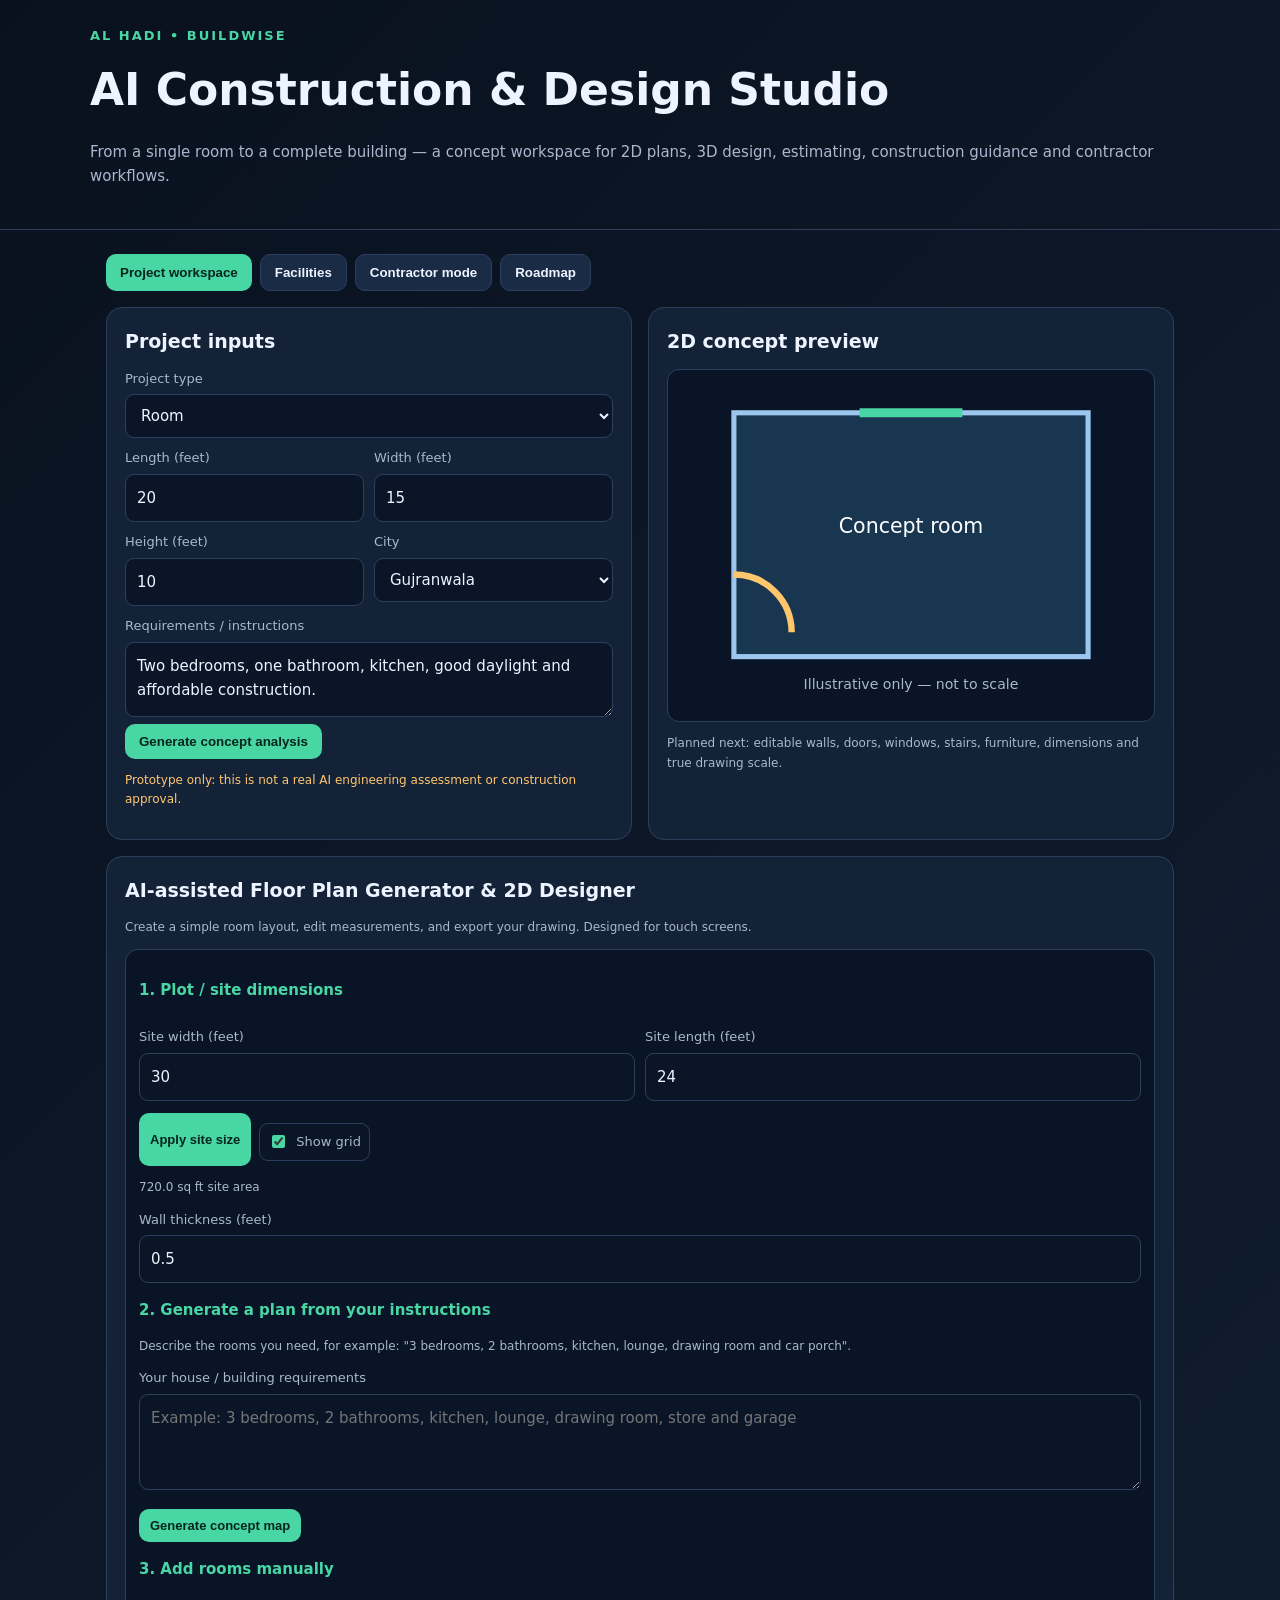
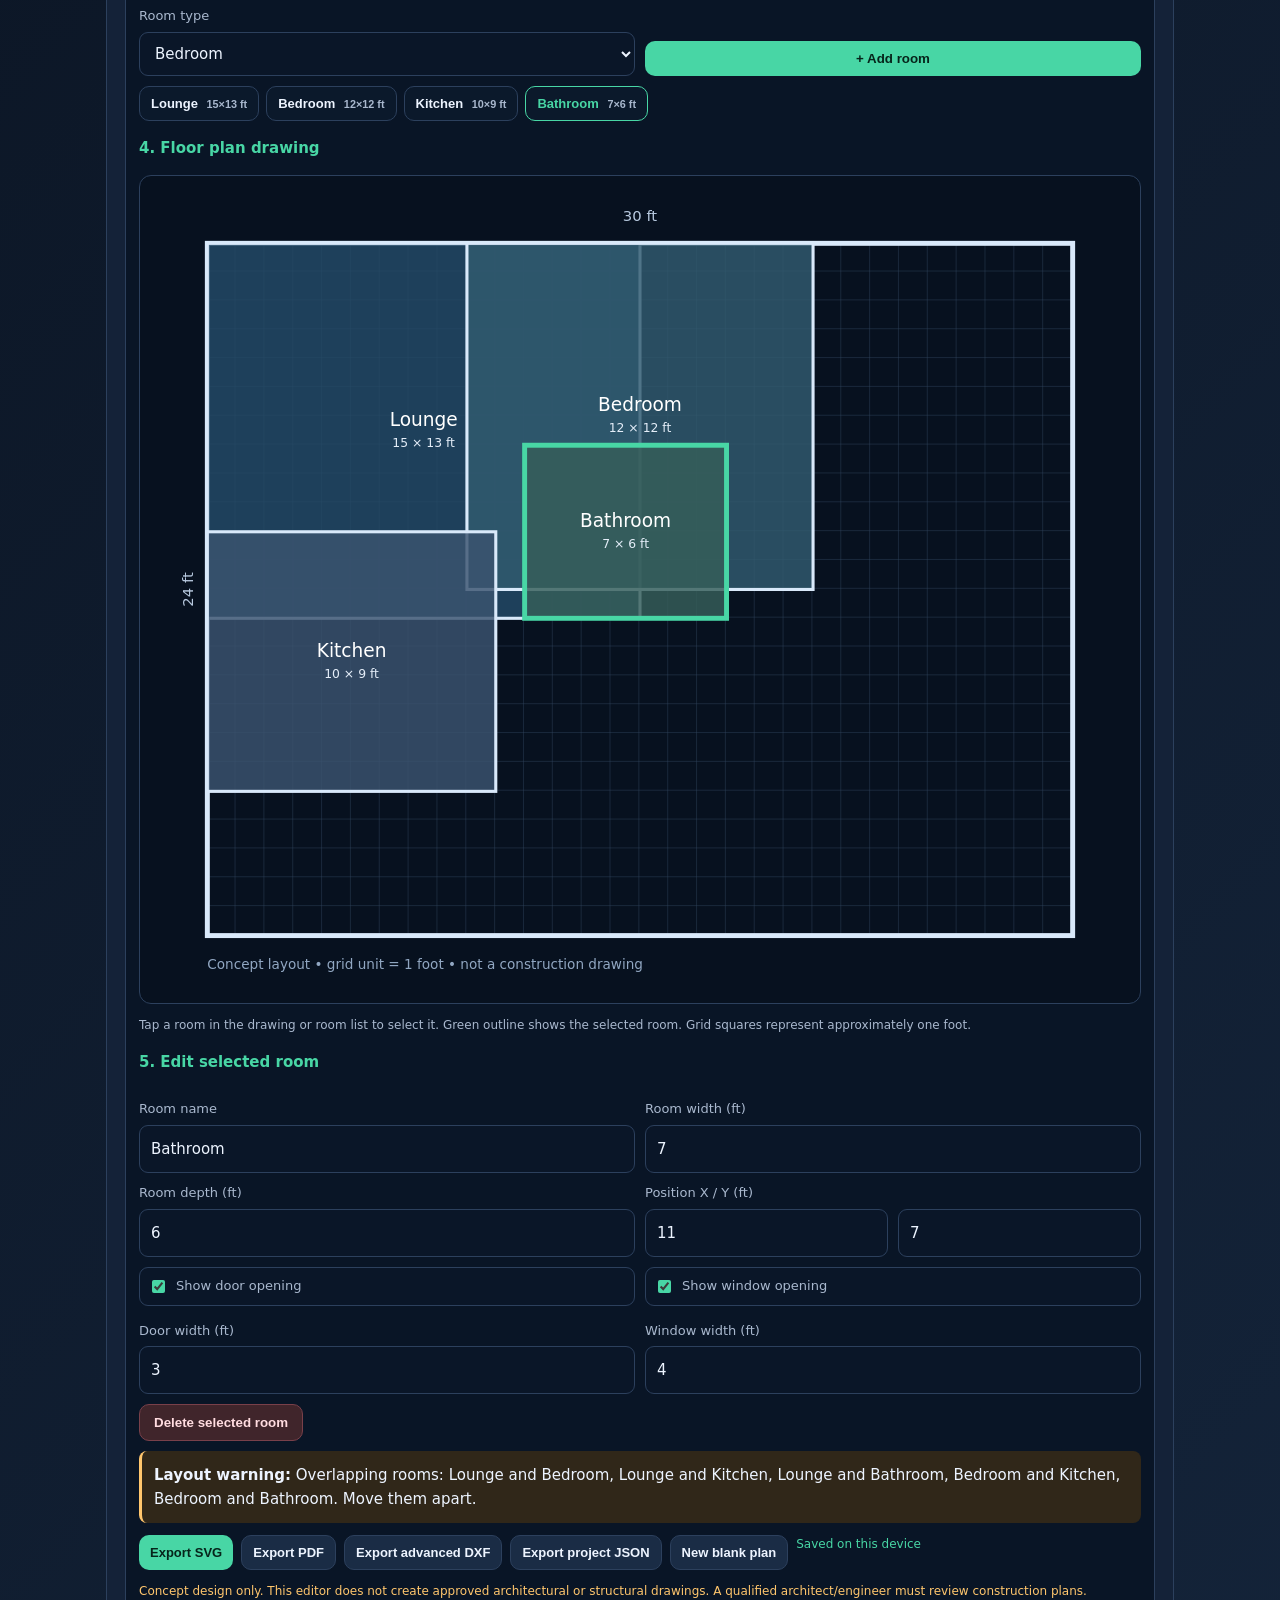
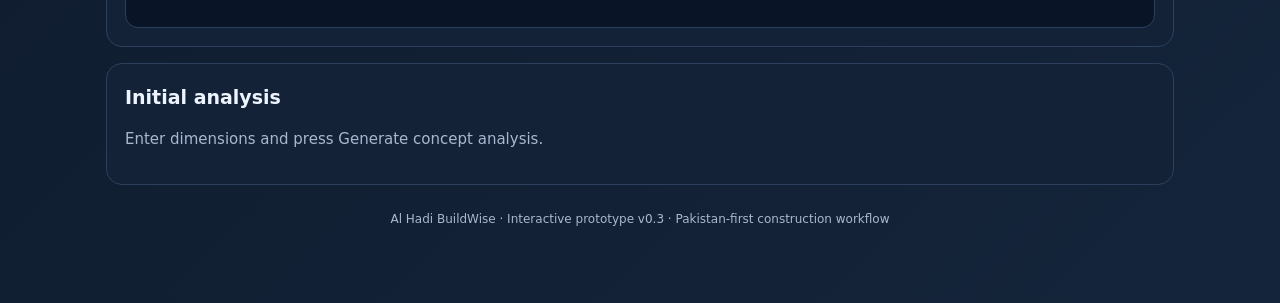
==== index.html @ bb996386 "Add house brief input and concept map generator UI" ====
<!doctype html>
<html lang="en"><head><meta charset="utf-8"><meta name="viewport" content="width=device-width,initial-scale=1"><title>Al Hadi BuildWise</title><meta name="theme-color" content="#0a1220"><link rel="manifest" href="manifest.webmanifest">
<style>
:root{--bg:#0a1220;--card:#142238;--line:#2c405d;--txt:#edf4ff;--muted:#a9b8ce;--green:#48d6a5;--gold:#ffc66d}
*{box-sizing:border-box}body{margin:0;background:linear-gradient(135deg,#09111e,#14243a);color:var(--txt);font:15px/1.6 system-ui,Arial,sans-serif}header{padding:26px max(18px,calc((100% - 1100px)/2));border-bottom:1px solid var(--line)}.brand{color:var(--green);font-weight:800;letter-spacing:2px;font-size:13px}h1{font-size:clamp(28px,5vw,44px);margin:8px 0}.muted{color:var(--muted)}main{max-width:1100px;margin:24px auto;padding:0 16px 50px}.tabs{display:flex;gap:8px;flex-wrap:wrap;margin-bottom:16px}button{background:#1a2c45;border:1px solid var(--line);color:var(--txt);border-radius:10px;padding:10px 14px;font-weight:700;cursor:pointer}.tabs button.active,.primary{background:var(--green);color:#06251b;border:0}.grid{display:grid;grid-template-columns:1fr 1fr;gap:16px}.card{background:var(--card);border:1px solid var(--line);border-radius:16px;padding:18px;margin-bottom:16px}h2{font-size:19px;margin:0 0 12px}h3{font-size:15px;color:var(--green)}label{display:block;color:var(--muted);font-size:13px;margin:10px 0 5px}input,select,textarea{width:100%;padding:11px;background:#0a1628;border:1px solid var(--line);border-radius:9px;color:var(--txt);font:inherit}.row{display:grid;grid-template-columns:1fr 1fr;gap:10px}textarea{min-height:75px}.stats{display:grid;grid-template-columns:repeat(3,1fr);gap:8px}.stats div{padding:10px;background:#0a1628;border:1px solid var(--line);border-radius:9px}.stats b{display:block;color:var(--green);font-size:20px}.result{padding:12px;border-left:3px solid var(--green);background:#102b3b;border-radius:8px;margin:10px 0}.warn{border-color:var(--gold);background:#302719}.plan{background:#091526;border:1px solid var(--line);border-radius:12px;padding:12px}svg{width:100%;height:auto}.hidden{display:none}.tiles{display:grid;grid-template-columns:repeat(2,1fr);gap:9px}.tiles div{padding:12px;background:#0a1628;border:1px solid var(--line);border-radius:9px}.small{font-size:12px}.notice{font-size:12px;color:var(--gold)}footer{text-align:center;color:var(--muted);font-size:12px;margin-top:25px}@media(max-width:720px){.grid{grid-template-columns:1fr}.row{grid-template-columns:1fr}.stats{grid-template-columns:1fr 1fr}}

/* Interactive floor-plan editor */
.fp-shell{background:#091526;border:1px solid var(--line);border-radius:13px;padding:13px}
.fp-tools{display:grid;grid-template-columns:1fr 1fr;gap:10px}
.fp-toolbar{display:flex;gap:8px;flex-wrap:wrap;margin:12px 0}
.fp-toolbar button,.fp-room-chip{font-size:13px;padding:9px 11px}
.fp-canvas{background:#07111f;border:1px solid var(--line);border-radius:12px;padding:8px;overflow:hidden}
#fpDrawing{display:block;width:100%;height:auto;min-height:230px;touch-action:pan-y}
.fp-room-list{display:flex;gap:7px;flex-wrap:wrap;margin:10px 0}
.fp-room-chip{background:#0b192b;border:1px solid var(--line)}
.fp-room-chip.selected{border-color:var(--green);color:var(--green)}
.fp-room-chip small{color:var(--muted);margin-left:5px}
.fp-check{display:flex;align-items:center;gap:8px;background:#0a1628;border:1px solid var(--line);border-radius:9px;padding:8px}
.fp-check input{width:auto;accent-color:var(--green)}
.fp-danger{background:#40252b;border-color:#79404a;color:#ffdce0;margin-top:10px}
.fp-help{font-size:12px;color:var(--muted)}
#fpStatus{color:var(--green);font-size:12px}
@media(max-width:600px){.fp-tools{grid-template-columns:1fr}.fp-canvas{padding:4px}#fpDrawing{min-height:200px}}

</style></head><body>
<header><div class="brand">AL HADI • BUILDWISE</div><h1>AI Construction & Design Studio</h1><p class="muted">From a single room to a complete building — a concept workspace for 2D plans, 3D design, estimating, construction guidance and contractor workflows.</p></header>
<main><nav class="tabs"><button class="active" onclick="tab('workspace',this)">Project workspace</button><button onclick="tab('features',this)">Facilities</button><button onclick="tab('contractor',this)">Contractor mode</button><button onclick="tab('roadmap',this)">Roadmap</button></nav>
<section id="workspace"><div class="grid"><div class="card"><h2>Project inputs</h2><label>Project type</label><select id="kind"><option>Room</option><option>Shop</option><option>House</option><option>Office</option><option>Commercial building</option></select><div class="row"><div><label>Length (feet)</label><input id="l" type="number" min="1" value="20"></div><div><label>Width (feet)</label><input id="w" type="number" min="1" value="15"></div></div><div class="row"><div><label>Height (feet)</label><input id="h" type="number" min="1" value="10"></div><div><label>City</label><select id="city"><option>Gujranwala</option><option>Sialkot</option><option>Lahore</option><option>Islamabad</option><option>Karachi</option><option>Other Pakistan city</option></select></div></div><label>Requirements / instructions</label><textarea id="needs">Two bedrooms, one bathroom, kitchen, good daylight and affordable construction.</textarea><button class="primary" id="analyseBtn" type="button">Generate concept analysis</button><p class="notice">Prototype only: this is not a real AI engineering assessment or construction approval.</p></div>
<div class="card"><h2>2D concept preview</h2><div class="plan"><svg viewBox="0 0 360 250"><rect x="42" y="24" width="276" height="190" fill="#193650" stroke="#9cc6ed" stroke-width="4"/><path d="M42 150 A45 45 0 0 1 87 195" fill="none" stroke="#ffc66d" stroke-width="5"/><path d="M140 24 H220" stroke="#48d6a5" stroke-width="7"/><text x="180" y="118" fill="white" text-anchor="middle" font-size="16">Concept room</text><text x="180" y="239" fill="#a9b8ce" text-anchor="middle" font-size="11">Illustrative only — not to scale</text></svg></div><p class="muted small">Planned next: editable walls, doors, windows, stairs, furniture, dimensions and true drawing scale.</p></div></div>

<div class="card" id="floorplanEditor">
  <h2>AI-assisted Floor Plan Generator & 2D Designer</h2>
  <p class="muted small">Create a simple room layout, edit measurements, and export your drawing. Designed for touch screens.</p>
  <div class="fp-shell">
    <h3>1. Plot / site dimensions</h3>
    <div class="fp-tools">
      <div><label>Site width (feet)</label><input id="fpSiteW" type="number" min="5" max="200" value="30"></div>
      <div><label>Site length (feet)</label><input id="fpSiteH" type="number" min="5" max="200" value="24"></div>
    </div>
    <div class="fp-toolbar">
      <button type="button" class="primary" id="fpSiteApply">Apply site size</button>
      <label class="fp-check"><input type="checkbox" id="fpGridToggle" checked> Show grid</label>
    </div>
    <p id="fpArea" class="muted small">720 sq ft site area</p>
    <div><label>Wall thickness (feet)</label><input id="fpWallThickness" type="number" min="0.1" max="1.5" step="0.05" value="0.5"></div>
    <h3>2. Generate a plan from your instructions</h3>
    <p class="fp-help">Describe the rooms you need, for example: "3 bedrooms, 2 bathrooms, kitchen, lounge, drawing room and car porch".</p>
    <label for="fpAiBrief">Your house / building requirements</label>
    <textarea id="fpAiBrief" rows="3" placeholder="Example: 3 bedrooms, 2 bathrooms, kitchen, lounge, drawing room, store and garage"></textarea>
    <div class="fp-toolbar"><button type="button" class="primary" id="fpAiGenerate">Generate concept map</button></div>
    <div id="fpAiResult" aria-live="polite"></div>
    <h3>3. Add rooms manually</h3>
    <div class="fp-tools">
      <div><label>Room type</label><select id="fpRoomType"><option>Bedroom</option><option>Master bedroom</option><option>Lounge</option><option>Kitchen</option><option>Bathroom</option><option>Dining room</option><option>Drawing room</option><option>Store</option><option>Office</option><option>Shop</option></select></div>
      <div style="display:flex;align-items:end"><button type="button" class="primary" id="fpAddRoom" style="width:100%">+ Add room</button></div>
    </div>
    <div class="fp-room-list" id="fpRoomList"></div>
    <h3>4. Floor plan drawing</h3>
    <div class="fp-canvas"><svg id="fpDrawing" role="img" aria-label="Interactive floor plan drawing" viewBox="0 0 800 600"></svg></div>
    <p class="fp-help">Tap a room in the drawing or room list to select it. Green outline shows the selected room. Grid squares represent approximately one foot.</p>
    <h3>5. Edit selected room</h3>
    <div id="fpInspector"><p class="muted small">Select a room to edit it.</p></div>
    <div id="fpWarnings"></div>
    <div class="fp-toolbar">
      <button type="button" class="primary" id="fpExport">Export SVG</button>
      <button type="button" id="fpExportPdf">Export PDF</button>
      <button type="button" id="fpExportDxf">Export advanced DXF</button>
      <button type="button" id="fpExportJson">Export project JSON</button>
      <button type="button" id="fpReset">New blank plan</button>
      <span id="fpStatus">Changes save on this device</span>
    </div>
    <p class="notice">Concept design only. This editor does not create approved architectural or structural drawings. A qualified architect/engineer must review construction plans.</p>
  </div>
</div>

<div class="card" id="analysis"><h2>Initial analysis</h2><p class="muted">Enter dimensions and press Generate concept analysis.</p></div></section>
<section id="features" class="hidden"><div class="card"><h2>Planned platform facilities</h2><div class="tiles"><div><b>2D CAD</b><br><span class="muted small">Plans, elevations, sections, dimensions and scales</span></div><div><b>3D modeling</b><br><span class="muted small">Walls, openings, materials and walkthroughs</span></div><div><b>AI image assistant</b><br><span class="muted small">Interpret site photos; verify dimensions on site</span></div><div><b>Electrical planning</b><br><span class="muted small">Lighting, switches, load and wiring routes</span></div><div><b>Plumbing planning</b><br><span class="muted small">Water supply, drainage and sanitary layout</span></div><div><b>Material estimator</b><br><span class="muted small">Bricks, cement, steel, sand, aggregate and tiles</span></div><div><b>Pakistan cost engine</b><br><span class="muted small">City/date/quality based supplier quotations</span></div><div><b>Safety & compliance</b><br><span class="muted small">Risk checklist and local code references</span></div><div><b>Contractor workspace</b><br><span class="muted small">BOQ, labor, schedule, site progress and approvals</span></div><div><b>Export center</b><br><span class="muted small">PDF, DXF, IFC, STEP and supported 3D formats</span></div></div></div></section>
<section id="contractor" class="hidden"><div class="card"><h2>Contractor workspace</h2><ol><li>Create a client project and record verified site measurements.</li><li>Generate concept layouts and compare design alternatives.</li><li>Send structural and technical items for licensed professional review.</li><li>Prepare BOQ, material estimate, labor and project schedule.</li><li>Record site photos, expenses, daily progress and variations.</li><li>Share client reports and final handover documents.</li></ol></div></section>
<section id="roadmap" class="hidden"><div class="card"><h2>Initial 3–4 month MVP roadmap</h2><p><b>Weeks 1–2:</b> requirements, data model, dimensions, units and scale.</p><p><b>Weeks 3–5:</b> editable 2D plans and PDF/DXF export.</p><p><b>Weeks 6–8:</b> basic 3D walls, doors, windows and camera view.</p><p><b>Weeks 9–10:</b> starter BOQ and dated city-wise Pakistan price data.</p><p><b>Weeks 11–12:</b> AI assistant, photo workflow, safety checklist and contractor dashboard.</p><p><b>Weeks 13–16:</b> testing, feedback, fixes and pilot.</p><div class="result warn">This is an MVP plan, not a promise that a complete professional architecture, structural and mechanical CAD suite can be finished in four months.</div></div><div class="card"><h2>Safety rules</h2><ul><li>AI must not approve foundations, columns, beams or load-bearing walls without a qualified structural engineer.</li><li>Underground wiring and plumbing require site survey and applicable local standards.</li><li>Show material prices with date, city, quality and supplier source; never invent live rates.</li><li>Final structural, electrical, fire and building-code approval must come from qualified professionals.</li></ul></div></section>
<footer>Al Hadi BuildWise · Interactive prototype v0.3 · Pakistan-first construction workflow</footer></main>
<script>
(function(){
  function byId(id){return document.getElementById(id);}
  function safeText(value){return String(value).replace(/[&<>"]/g,function(c){return {"&":"&amp;","<":"&lt;",">":"&gt;",'"':"&quot;"}[c];});}
  function showAnalysis(){
    var length=Number(byId('l').value), width=Number(byId('w').value), height=Number(byId('h').value);
    var output=byId('analysis');
    if(!Number.isFinite(length)||!Number.isFinite(width)||!Number.isFinite(height)||length<=0||width<=0||height<=0){
      output.innerHTML='<h2>Initial analysis</h2><div class="result warn">Please enter valid dimensions greater than zero.</div>';
      output.scrollIntoView({behavior:'smooth',block:'nearest'});return;
    }
    var area=length*width;
    output.innerHTML='<h2>Initial concept analysis</h2>'+
      '<div class="stats"><div><b>'+area.toFixed(1)+' ft²</b><span class="small">Floor area</span></div>'+
      '<div><b>'+(area/10.7639).toFixed(2)+' m²</b><span class="small">Square meters</span></div>'+
      '<div><b>'+height+' ft</b><span class="small">Height</span></div></div>'+
      '<div class="result"><b>Project:</b> '+safeText(byId('kind').value)+' · <b>City:</b> '+safeText(byId('city').value)+
      '<br><b>Dimensions:</b> '+length+' × '+width+' × '+height+' ft</div>'+
      '<div class="result"><b>Preliminary checks</b><ul><li>Plan doors and windows for daylight and ventilation.</li>'+
      '<li>Plan plumbing and drainage routes before construction.</li><li>Have electrical load, earthing and protection designed by a qualified electrician or engineer.</li>'+
      '<li>Get a site-specific soil and structural assessment before sizing foundations, columns or beams.</li></ul></div>'+
      '<div class="result warn"><b>Important:</b> This is a basic area calculator and generic checklist, not an AI-generated engineering report, code-compliance certificate or permission to build.</div>'+
      '<p><b>Requirements:</b> '+safeText(byId('needs').value)+'</p>';
    output.scrollIntoView({behavior:'smooth',block:'nearest'});
  }
  function showTab(id,button){
    document.querySelectorAll('main section').forEach(function(section){section.classList.add('hidden');});
    var target=byId(id);if(target)target.classList.remove('hidden');
    document.querySelectorAll('.tabs button').forEach(function(item){item.classList.remove('active');});
    if(button)button.classList.add('active');
  }
  document.addEventListener('DOMContentLoaded',function(){
    var analyseButton=byId('analyseBtn');
    if(analyseButton)analyseButton.addEventListener('click',showAnalysis);
    var tabButtons=document.querySelectorAll('.tabs button');
    var tabIds=['workspace','features','contractor','roadmap'];
    tabButtons.forEach(function(button,index){button.addEventListener('click',function(){showTab(tabIds[index],button);});});
  });
})();
</script><script src="floorplan.js" defer></script><script>if("serviceWorker" in navigator){window.addEventListener("load",function(){navigator.serviceWorker.register("./sw.js").catch(function(){ });});}</script></body></html>
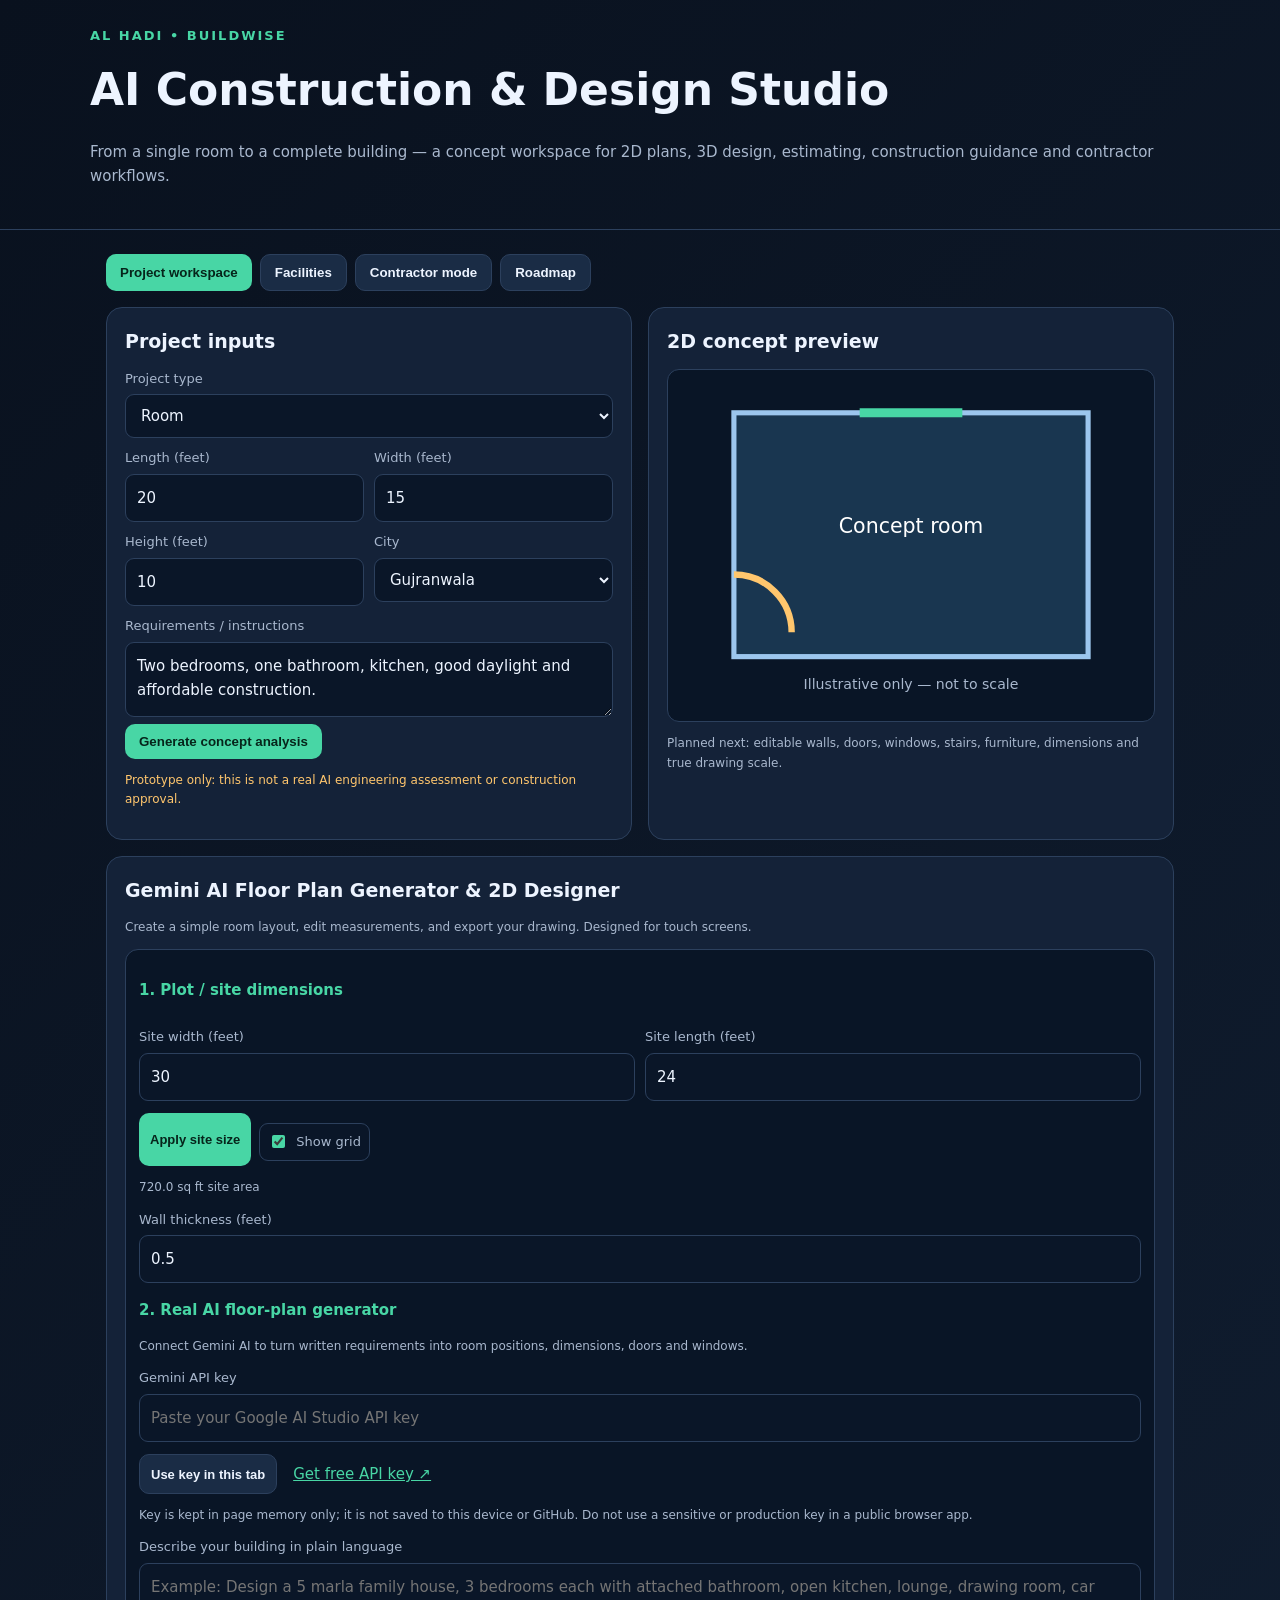
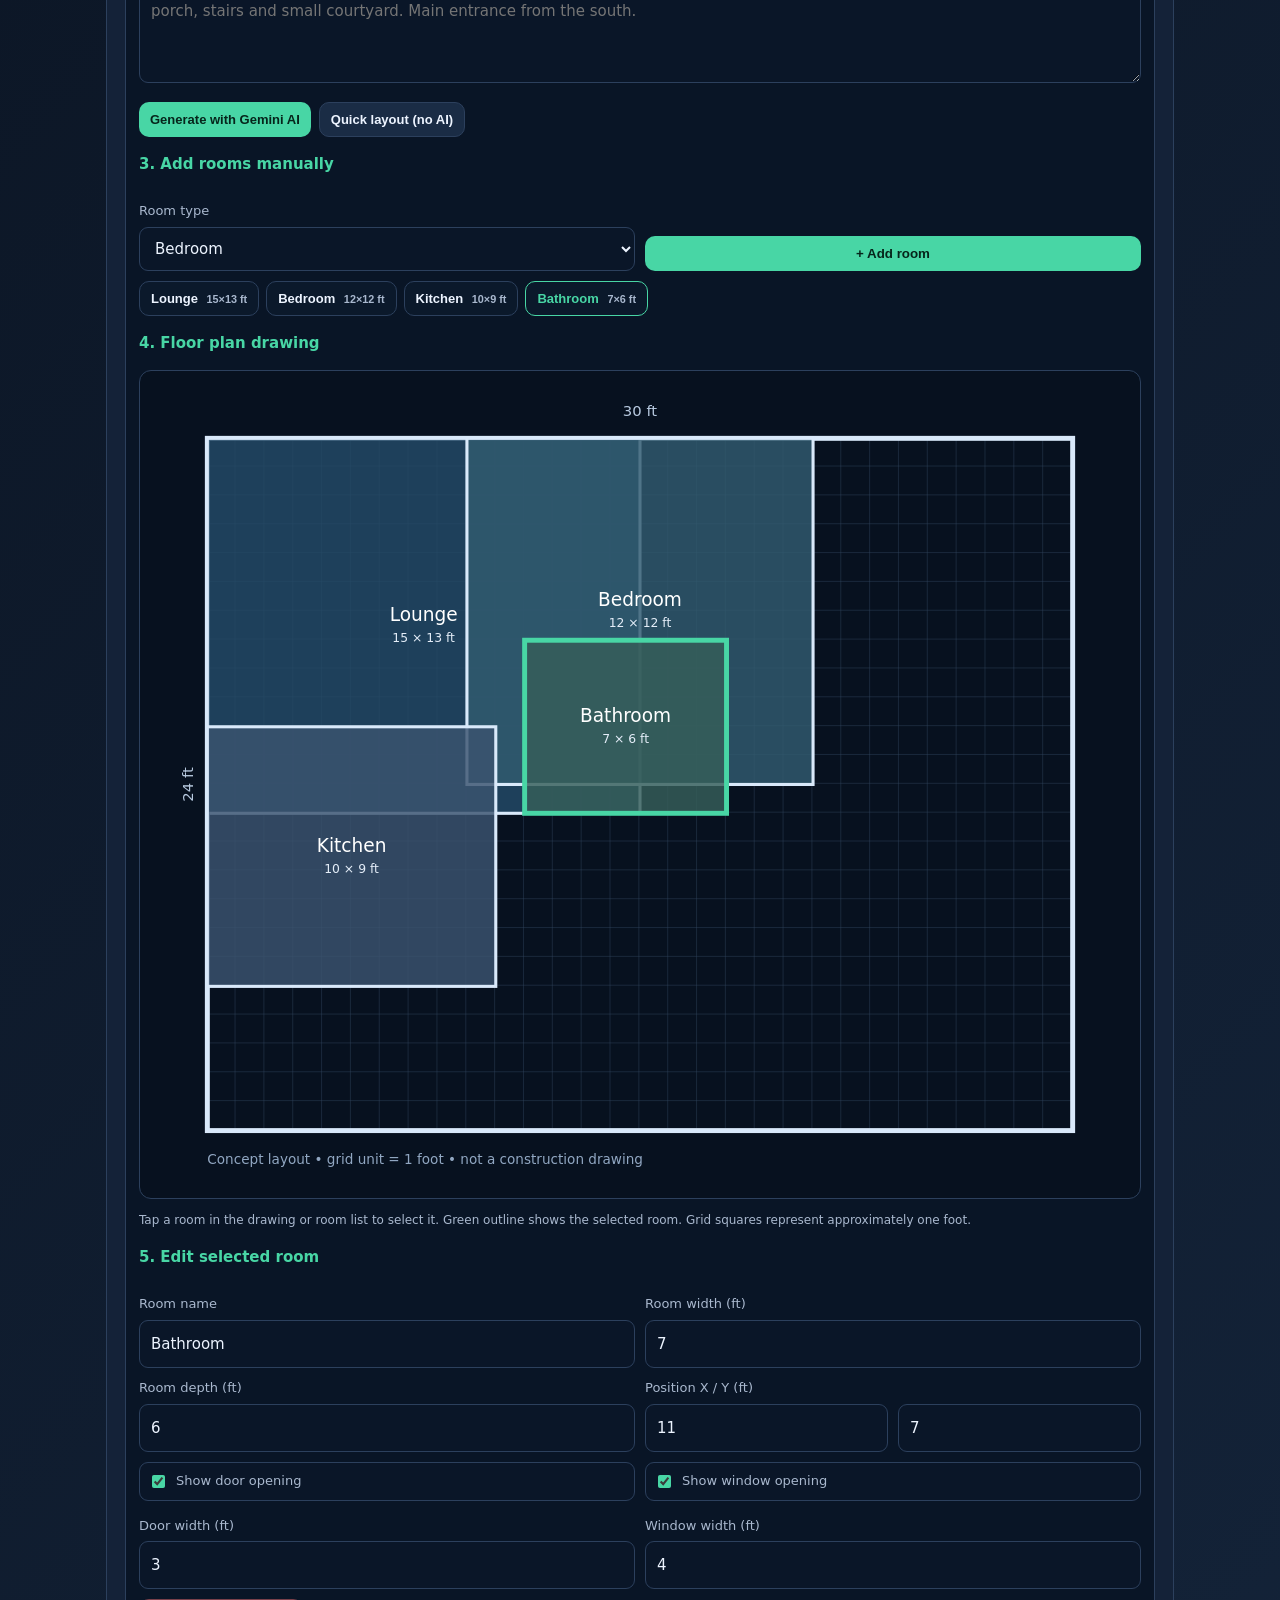
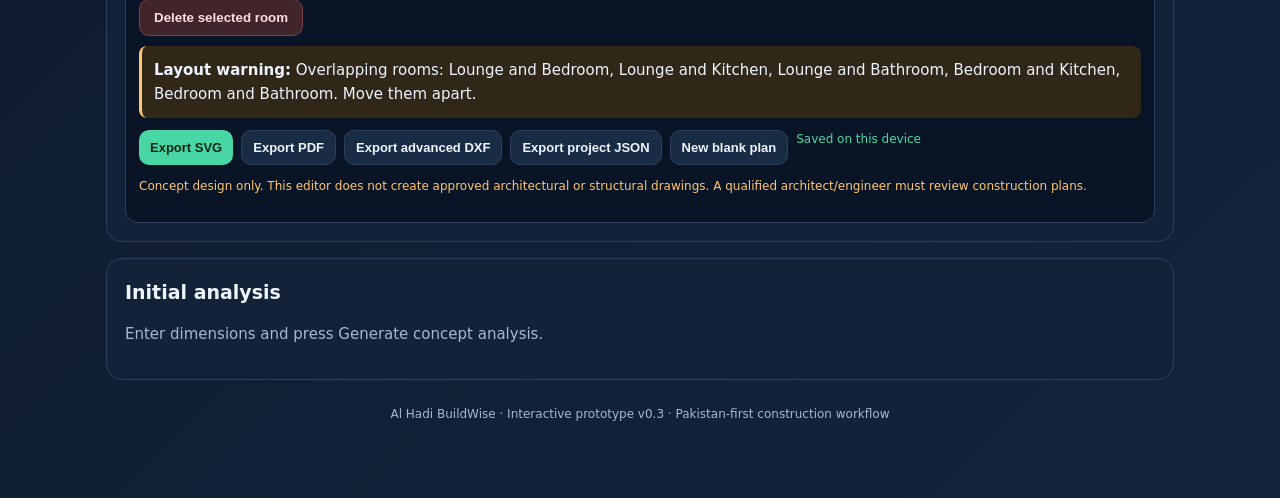
==== commit 02bddd1e: "Add Gemini API key setup and real AI plan generation controls" ====
--- a/index.html
+++ b/index.html
@@ -29,7 +29,7 @@
 <div class="card"><h2>2D concept preview</h2><div class="plan"><svg viewBox="0 0 360 250"><rect x="42" y="24" width="276" height="190" fill="#193650" stroke="#9cc6ed" stroke-width="4"/><path d="M42 150 A45 45 0 0 1 87 195" fill="none" stroke="#ffc66d" stroke-width="5"/><path d="M140 24 H220" stroke="#48d6a5" stroke-width="7"/><text x="180" y="118" fill="white" text-anchor="middle" font-size="16">Concept room</text><text x="180" y="239" fill="#a9b8ce" text-anchor="middle" font-size="11">Illustrative only — not to scale</text></svg></div><p class="muted small">Planned next: editable walls, doors, windows, stairs, furniture, dimensions and true drawing scale.</p></div></div>
 
 <div class="card" id="floorplanEditor">
-  <h2>AI-assisted Floor Plan Generator & 2D Designer</h2>
+  <h2>Gemini AI Floor Plan Generator & 2D Designer</h2>
   <p class="muted small">Create a simple room layout, edit measurements, and export your drawing. Designed for touch screens.</p>
   <div class="fp-shell">
     <h3>1. Plot / site dimensions</h3>
@@ -43,11 +43,15 @@
     </div>
     <p id="fpArea" class="muted small">720 sq ft site area</p>
     <div><label>Wall thickness (feet)</label><input id="fpWallThickness" type="number" min="0.1" max="1.5" step="0.05" value="0.5"></div>
-    <h3>2. Generate a plan from your instructions</h3>
-    <p class="fp-help">Describe the rooms you need, for example: "3 bedrooms, 2 bathrooms, kitchen, lounge, drawing room and car porch".</p>
-    <label for="fpAiBrief">Your house / building requirements</label>
-    <textarea id="fpAiBrief" rows="3" placeholder="Example: 3 bedrooms, 2 bathrooms, kitchen, lounge, drawing room, store and garage"></textarea>
-    <div class="fp-toolbar"><button type="button" class="primary" id="fpAiGenerate">Generate concept map</button></div>
+    <h3>2. Real AI floor-plan generator</h3>
+    <p class="fp-help">Connect Gemini AI to turn written requirements into room positions, dimensions, doors and windows.</p>
+    <label for="fpGeminiKey">Gemini API key</label>
+    <input id="fpGeminiKey" type="password" autocomplete="off" placeholder="Paste your Google AI Studio API key">
+    <div class="fp-toolbar"><button type="button" id="fpGeminiKeySave">Use key in this tab</button><a href="https://aistudio.google.com/app/apikey" target="_blank" rel="noopener" style="color:#48d6a5;padding:8px">Get free API key ↗</a></div>
+    <p id="fpGeminiKeyStatus" class="fp-help">Key is kept in page memory only; it is not saved to this device or GitHub. Do not use a sensitive or production key in a public browser app.</p>
+    <label for="fpAiBrief">Describe your building in plain language</label>
+    <textarea id="fpAiBrief" rows="4" placeholder="Example: Design a 5 marla family house, 3 bedrooms each with attached bathroom, open kitchen, lounge, drawing room, car porch, stairs and small courtyard. Main entrance from the south."></textarea>
+    <div class="fp-toolbar"><button type="button" class="primary" id="fpAiRealGenerate">Generate with Gemini AI</button><button type="button" id="fpAiGenerate">Quick layout (no AI)</button></div>
     <div id="fpAiResult" aria-live="polite"></div>
     <h3>3. Add rooms manually</h3>
     <div class="fp-tools">
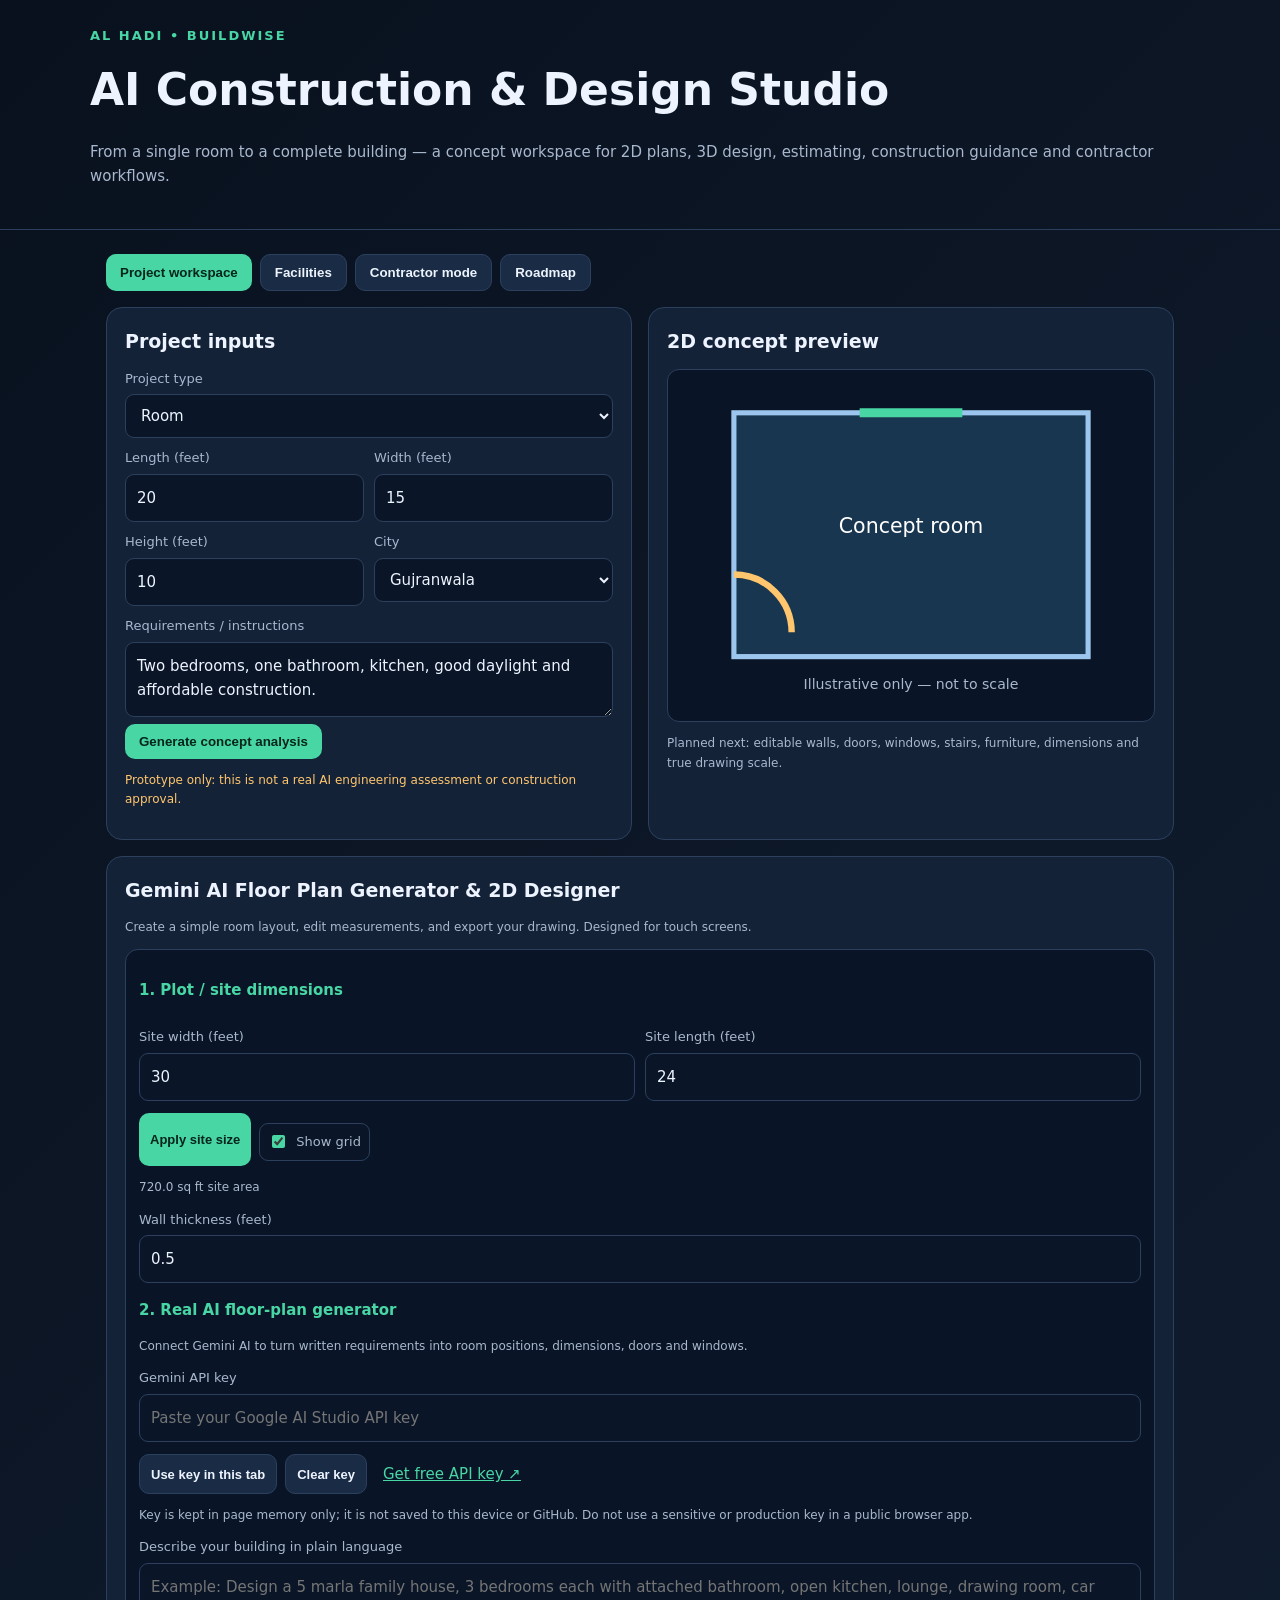
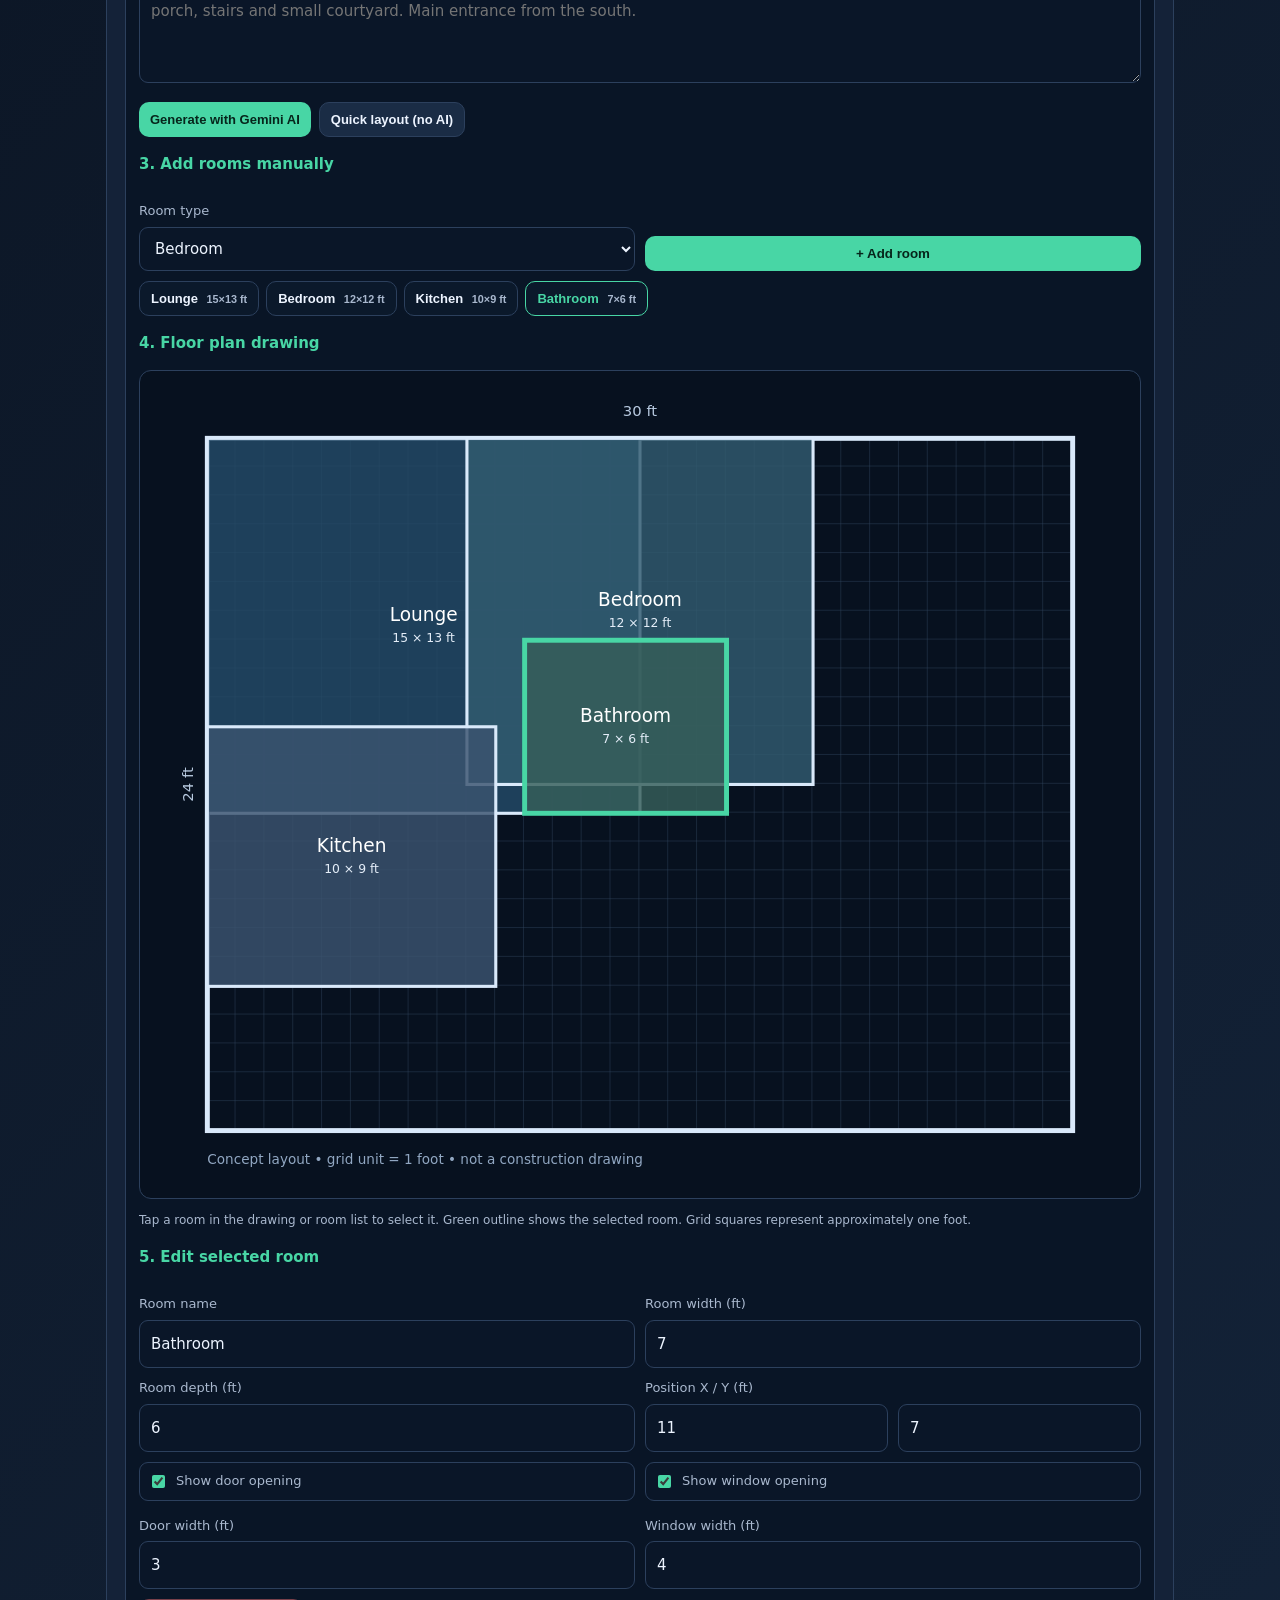
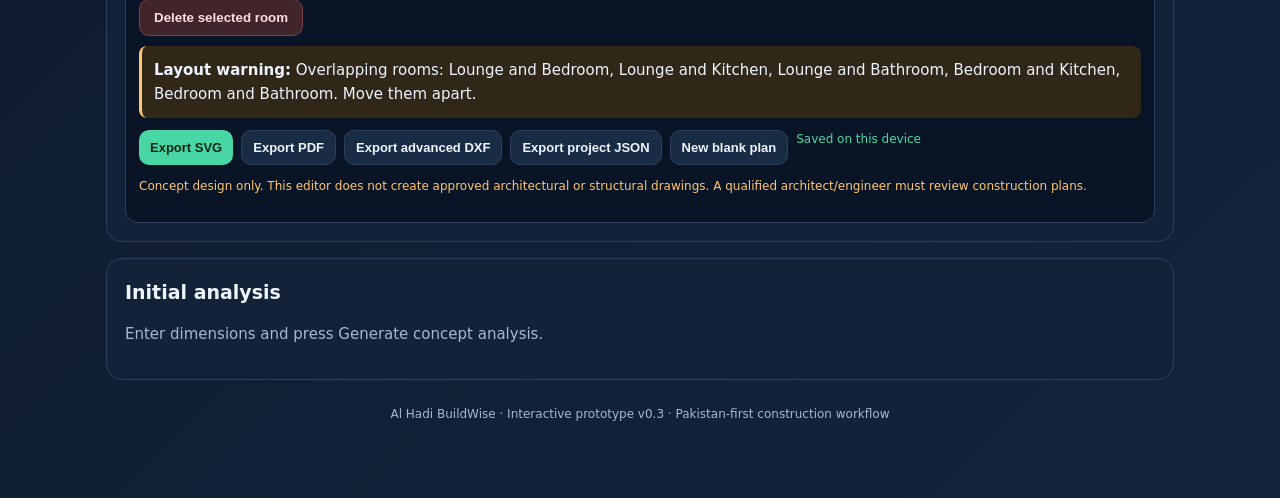
==== commit 850f2f73: "Add clear Gemini API key button" ====
--- a/index.html
+++ b/index.html
@@ -47,7 +47,7 @@
     <p class="fp-help">Connect Gemini AI to turn written requirements into room positions, dimensions, doors and windows.</p>
     <label for="fpGeminiKey">Gemini API key</label>
     <input id="fpGeminiKey" type="password" autocomplete="off" placeholder="Paste your Google AI Studio API key">
-    <div class="fp-toolbar"><button type="button" id="fpGeminiKeySave">Use key in this tab</button><a href="https://aistudio.google.com/app/apikey" target="_blank" rel="noopener" style="color:#48d6a5;padding:8px">Get free API key ↗</a></div>
+    <div class="fp-toolbar"><button type="button" id="fpGeminiKeySave">Use key in this tab</button><button type="button" id="fpGeminiKeyClear">Clear key</button><a href="https://aistudio.google.com/app/apikey" target="_blank" rel="noopener" style="color:#48d6a5;padding:8px">Get free API key ↗</a></div>
     <p id="fpGeminiKeyStatus" class="fp-help">Key is kept in page memory only; it is not saved to this device or GitHub. Do not use a sensitive or production key in a public browser app.</p>
     <label for="fpAiBrief">Describe your building in plain language</label>
     <textarea id="fpAiBrief" rows="4" placeholder="Example: Design a 5 marla family house, 3 bedrooms each with attached bathroom, open kitchen, lounge, drawing room, car porch, stairs and small courtyard. Main entrance from the south."></textarea>
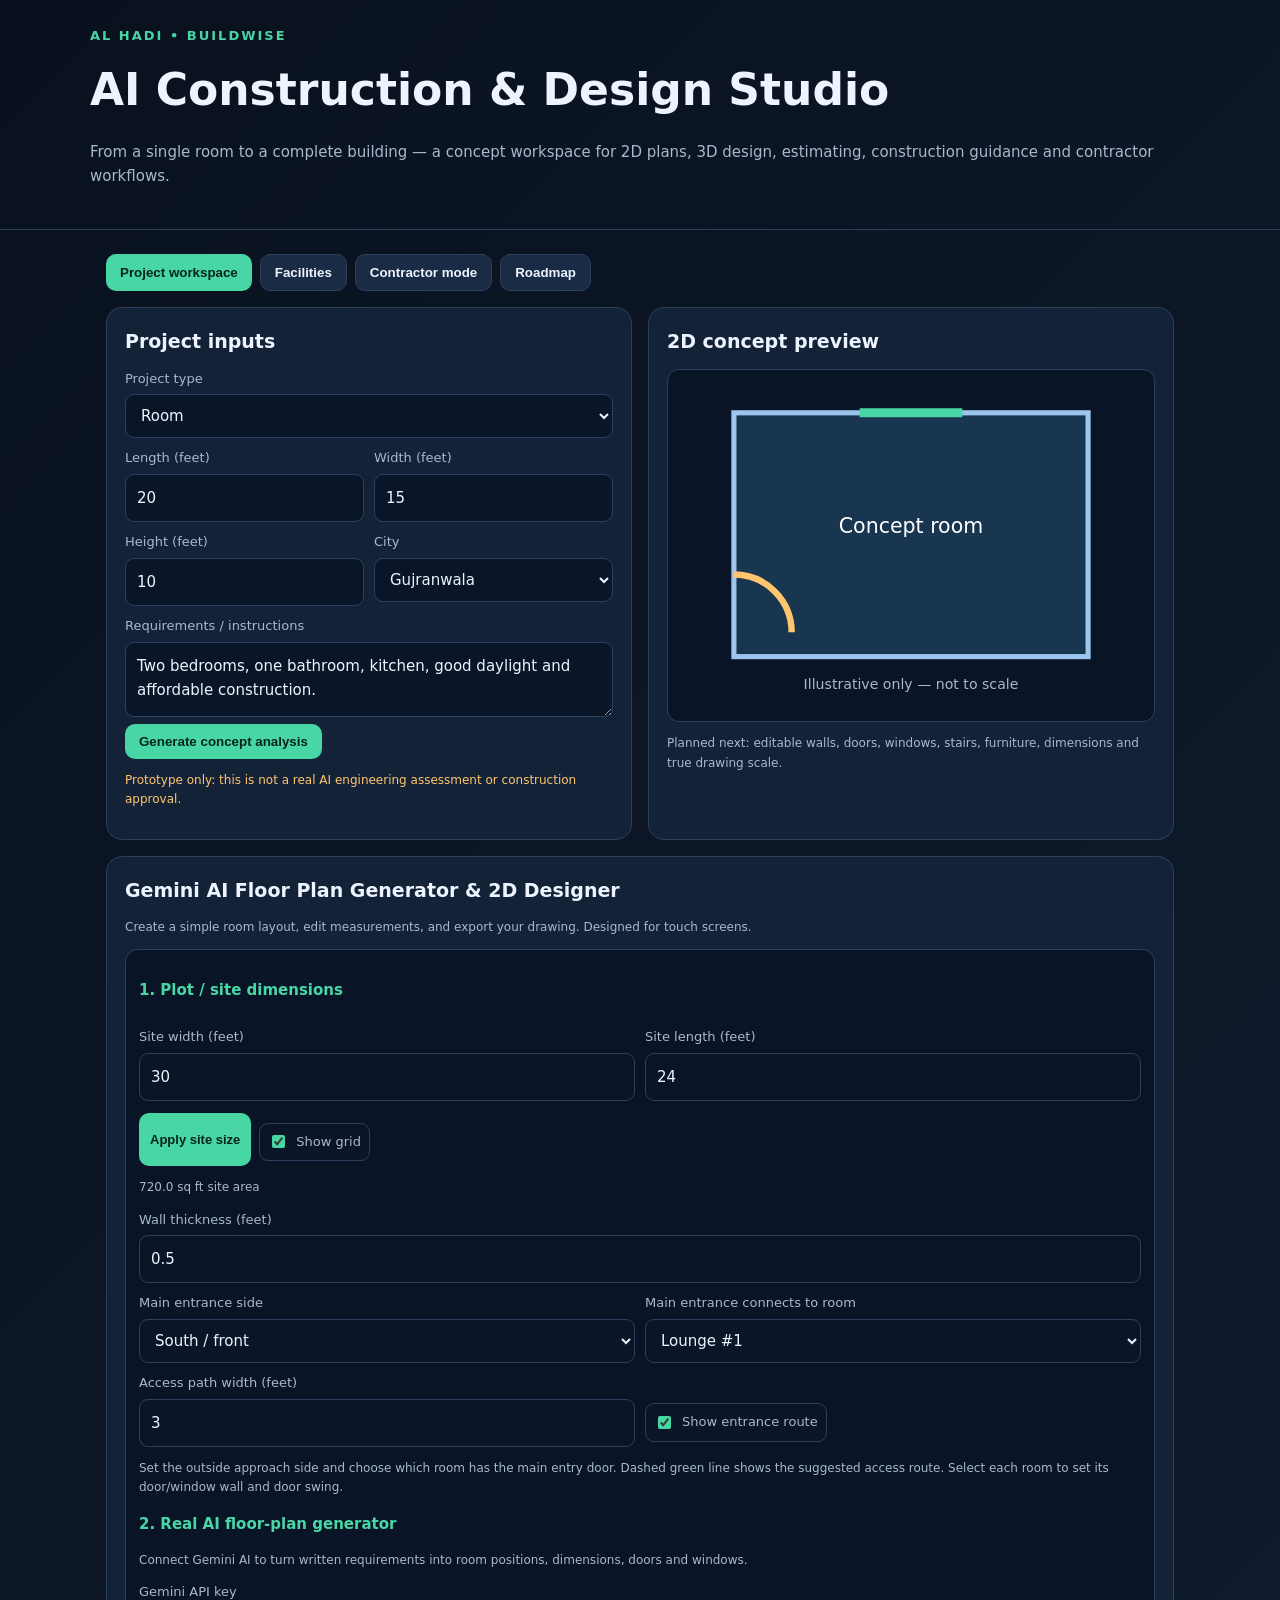
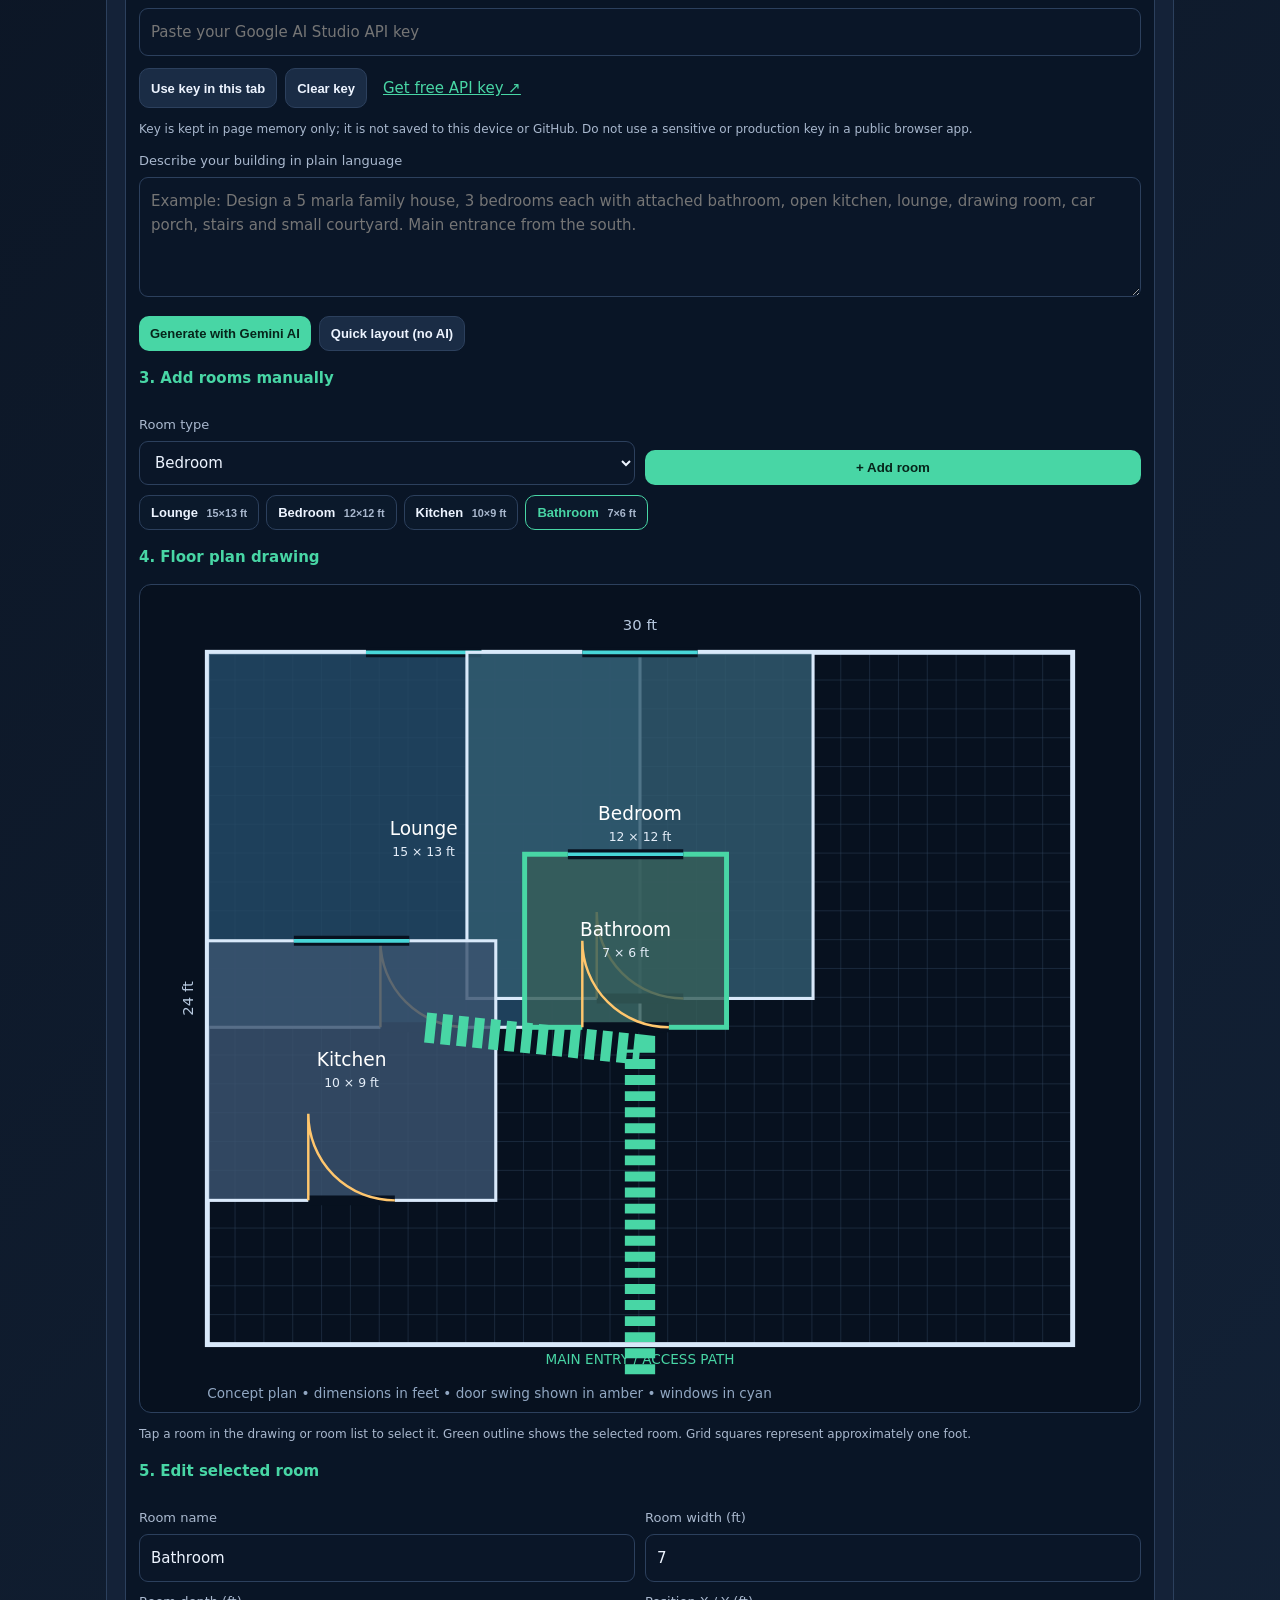
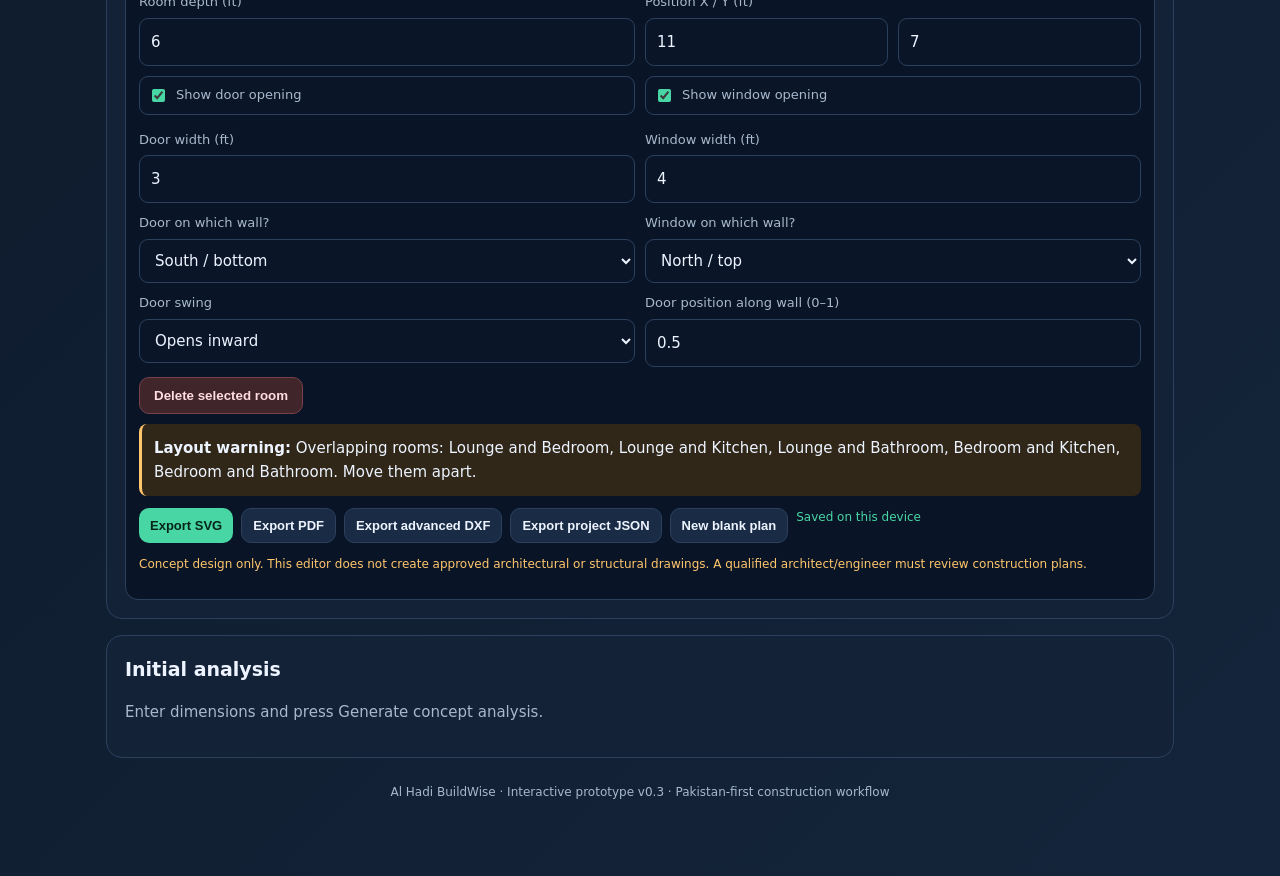
==== commit 384f35ef: "Add entrance routing and access controls to floor plan editor" ====
--- a/index.html
+++ b/index.html
@@ -43,6 +43,15 @@
     </div>
     <p id="fpArea" class="muted small">720 sq ft site area</p>
     <div><label>Wall thickness (feet)</label><input id="fpWallThickness" type="number" min="0.1" max="1.5" step="0.05" value="0.5"></div>
+    <div class="fp-tools">
+      <div><label>Main entrance side</label><select id="fpEntranceSide"><option value="south">South / front</option><option value="north">North / back</option><option value="east">East / right</option><option value="west">West / left</option></select></div>
+      <div><label>Main entrance connects to room</label><select id="fpEntryRoom"></select></div>
+    </div>
+    <div class="fp-tools">
+      <div><label>Access path width (feet)</label><input id="fpRouteWidth" type="number" min="2" max="8" step=".5" value="3"></div>
+      <div style="display:flex;align-items:end"><label class="fp-check"><input id="fpShowRoute" type="checkbox" checked> Show entrance route</label></div>
+    </div>
+    <p class="fp-help">Set the outside approach side and choose which room has the main entry door. Dashed green line shows the suggested access route. Select each room to set its door/window wall and door swing.</p>
     <h3>2. Real AI floor-plan generator</h3>
     <p class="fp-help">Connect Gemini AI to turn written requirements into room positions, dimensions, doors and windows.</p>
     <label for="fpGeminiKey">Gemini API key</label>
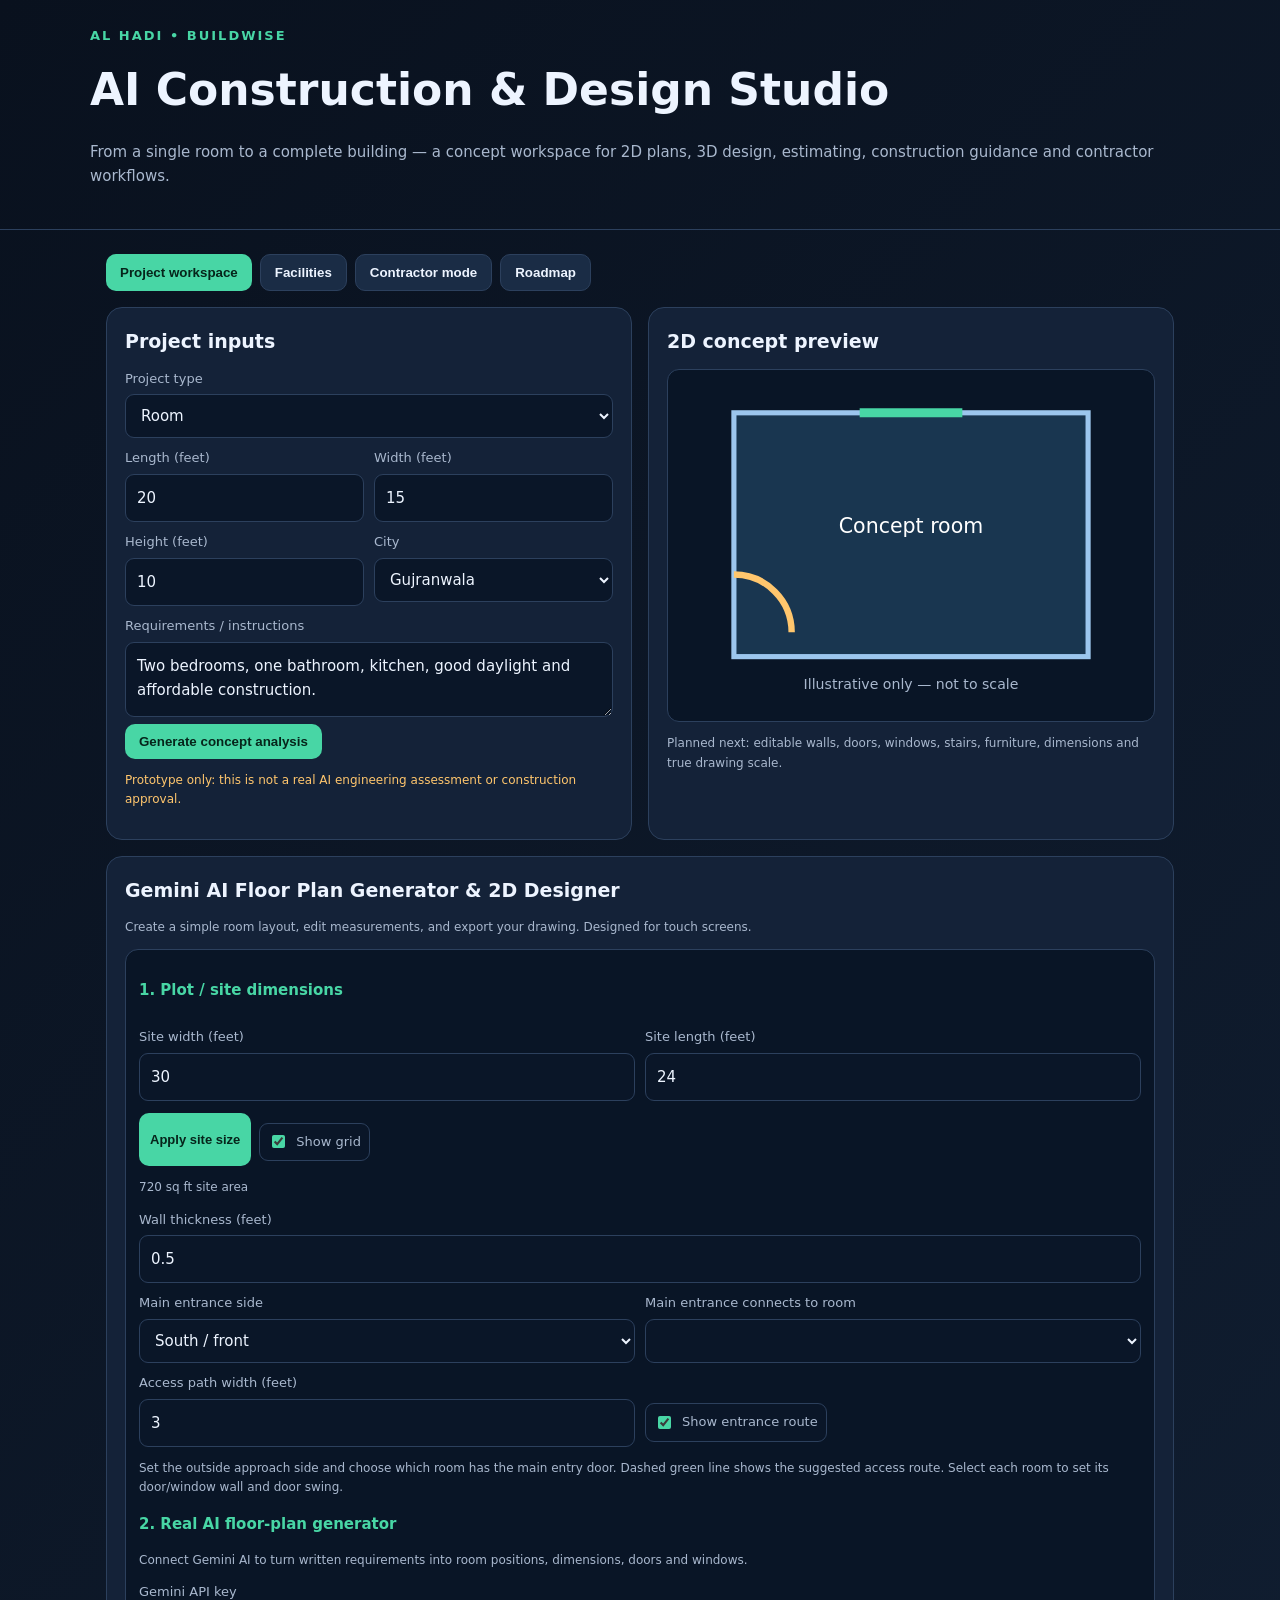
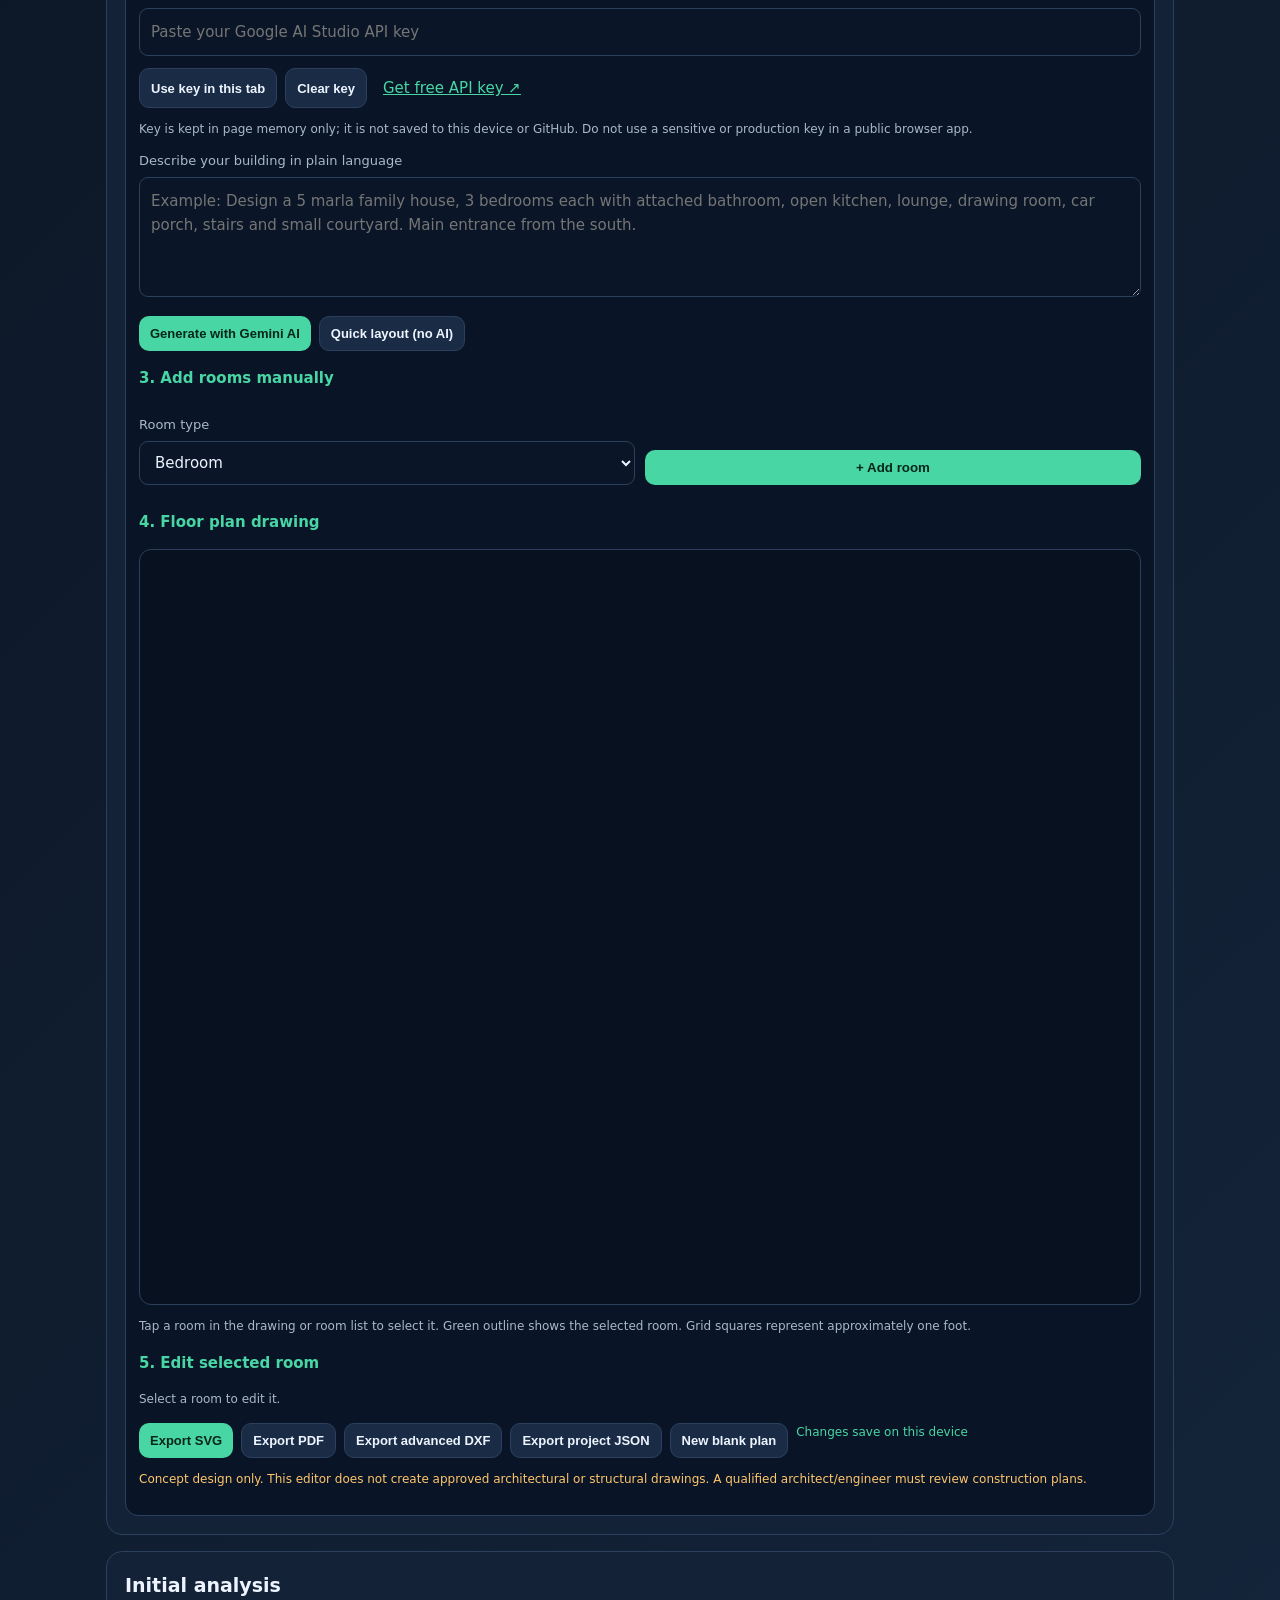
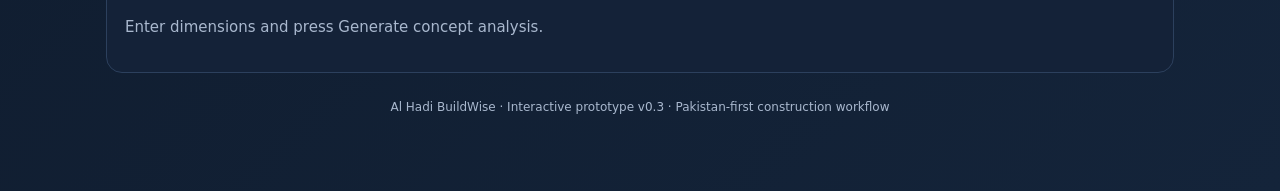
==== commit 900d07e7: "Add room schedule panel and architectural specification styling" ====
--- a/index.html
+++ b/index.html
@@ -19,7 +19,7 @@
 .fp-check input{width:auto;accent-color:var(--green)}
 .fp-danger{background:#40252b;border-color:#79404a;color:#ffdce0;margin-top:10px}
 .fp-help{font-size:12px;color:var(--muted)}
-#fpStatus{color:var(--green);font-size:12px}
+#fpStatus{color:var(--green);font-size:12px}.fp-table-wrap{overflow-x:auto}.fp-schedule{border-collapse:collapse;min-width:850px;width:100%;font-size:12px}.fp-schedule th,.fp-schedule td{border:1px solid var(--line);padding:7px;text-align:left}.fp-schedule th{background:#132840;color:#48d6a5}.fp-stats{display:flex;gap:8px;flex-wrap:wrap;margin-top:10px}.fp-stats span{padding:8px;background:#0a1628;border:1px solid var(--line);border-radius:8px;font-size:12px}.fp-stats b{color:#48d6a5}.fp-schedules{margin-top:14px}
 @media(max-width:600px){.fp-tools{grid-template-columns:1fr}.fp-canvas{padding:4px}#fpDrawing{min-height:200px}}
 
 </style></head><body>
@@ -74,6 +74,7 @@
     <h3>5. Edit selected room</h3>
     <div id="fpInspector"><p class="muted small">Select a room to edit it.</p></div>
     <div id="fpWarnings"></div>
+    <div id="fpSchedules" class="fp-schedules"></div>
     <div class="fp-toolbar">
       <button type="button" class="primary" id="fpExport">Export SVG</button>
       <button type="button" id="fpExportPdf">Export PDF</button>
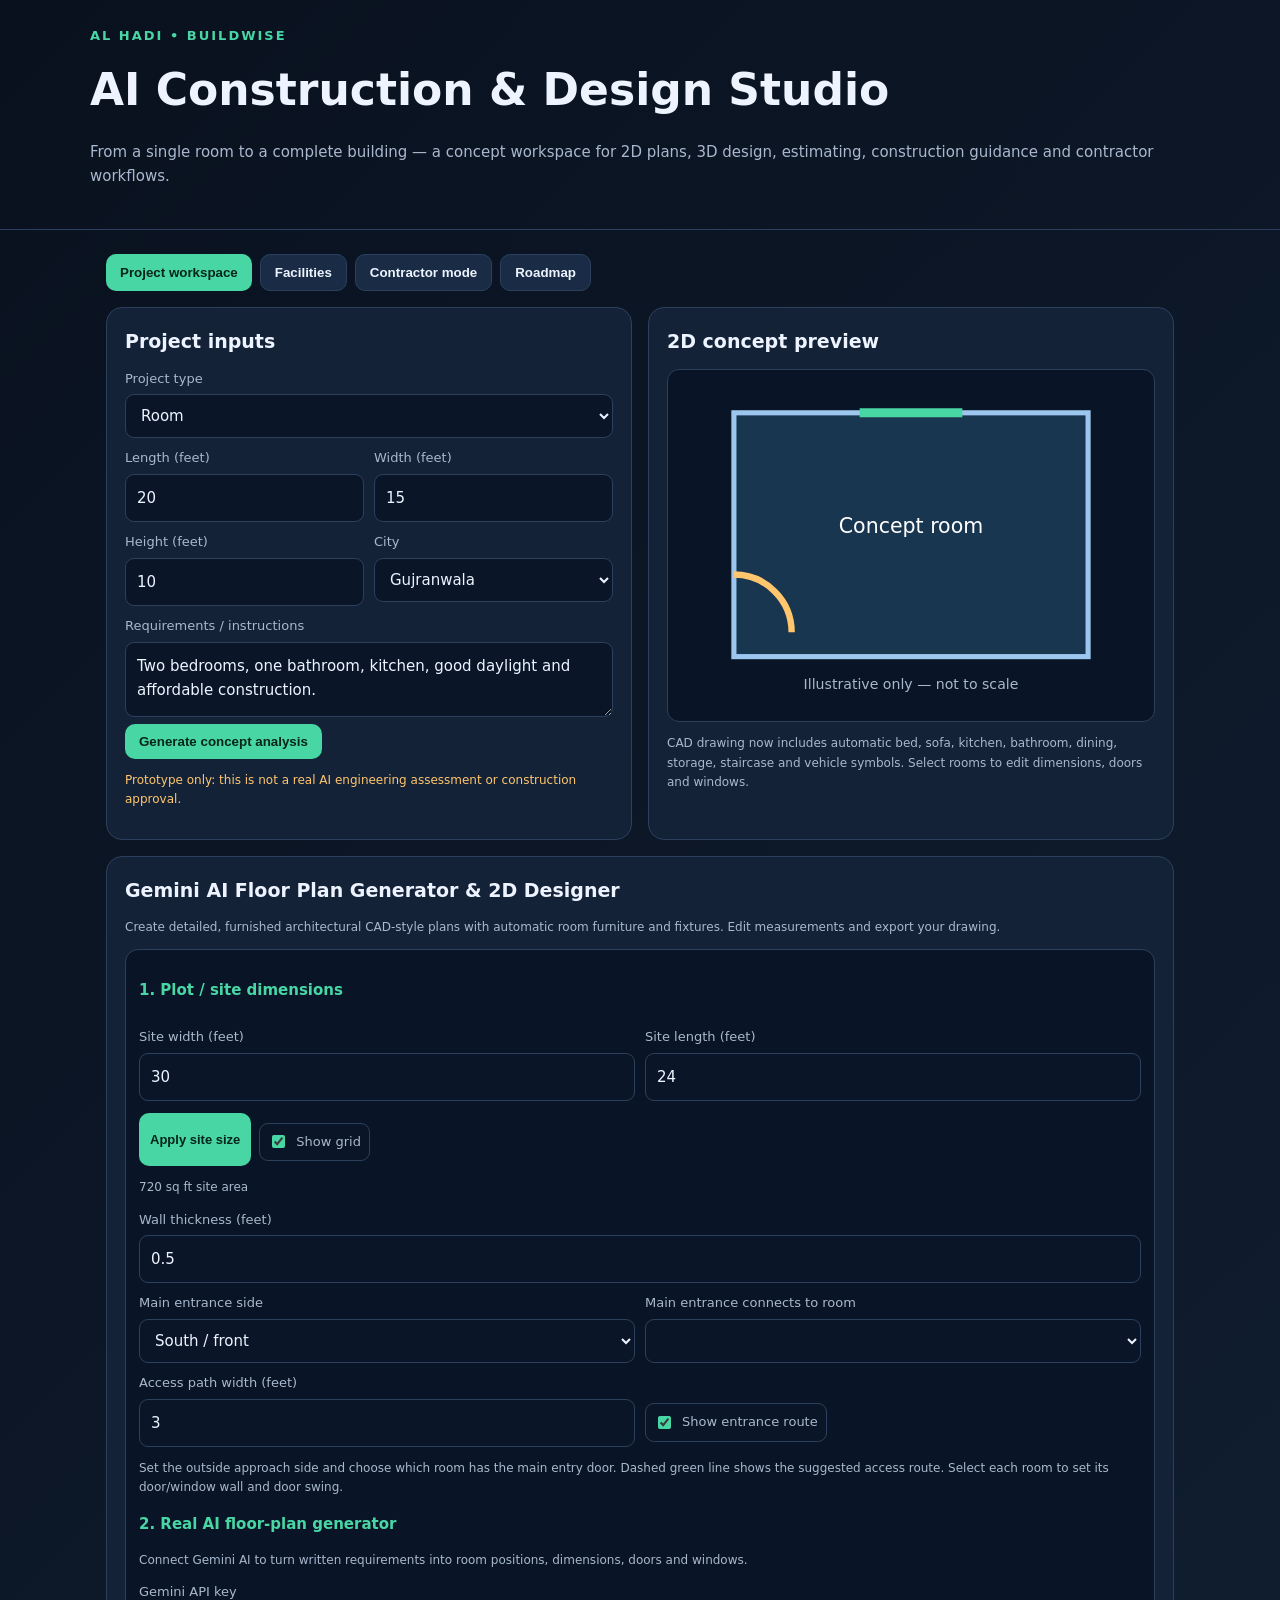
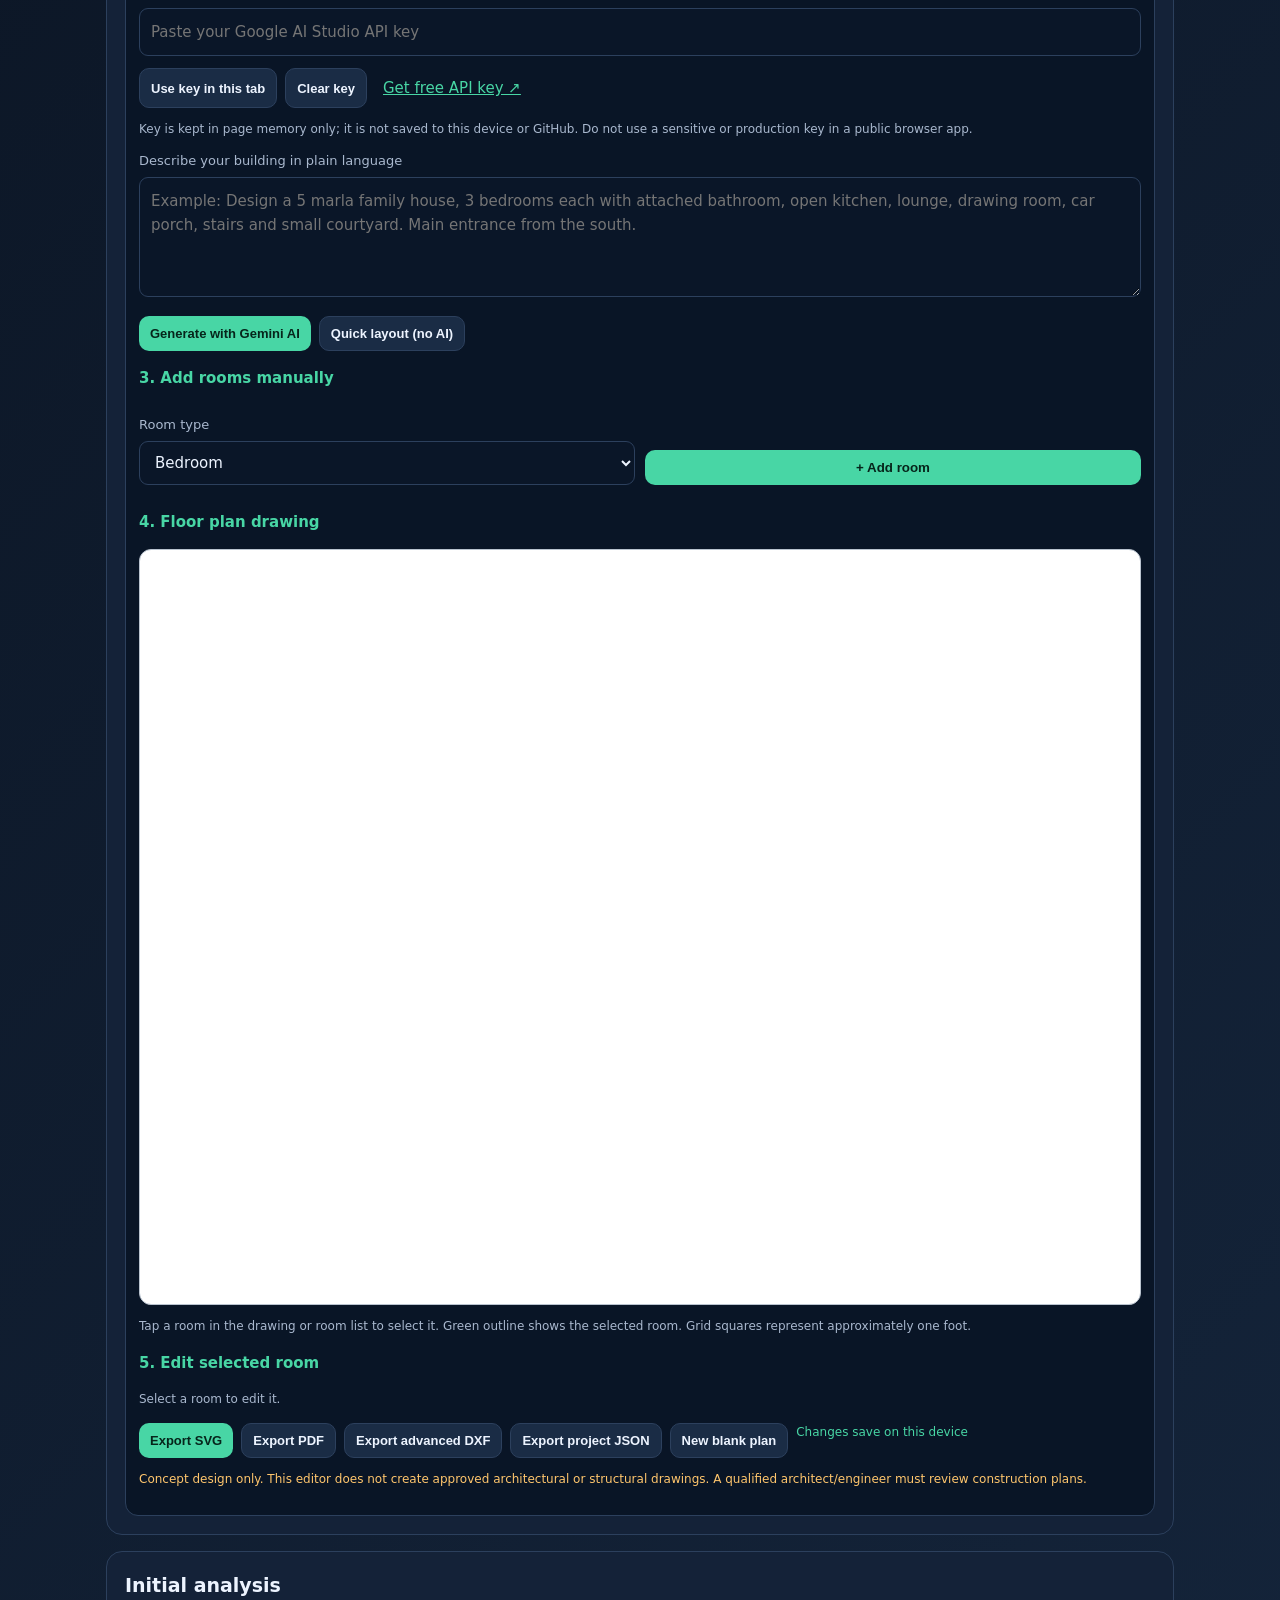
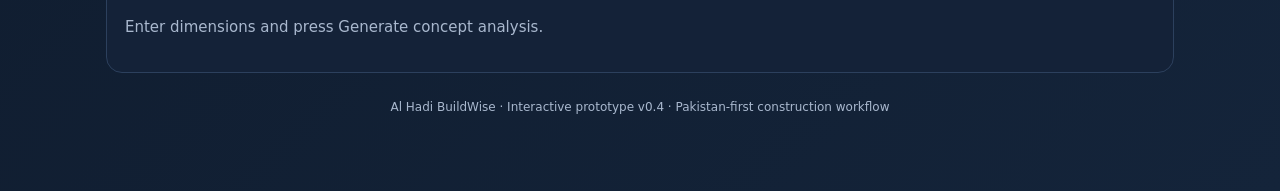
==== commit 3cc0e60c: "Refresh floor plan editor for CAD drawing mode" ====
--- a/index.html
+++ b/index.html
@@ -9,7 +9,7 @@
 .fp-tools{display:grid;grid-template-columns:1fr 1fr;gap:10px}
 .fp-toolbar{display:flex;gap:8px;flex-wrap:wrap;margin:12px 0}
 .fp-toolbar button,.fp-room-chip{font-size:13px;padding:9px 11px}
-.fp-canvas{background:#07111f;border:1px solid var(--line);border-radius:12px;padding:8px;overflow:hidden}
+.fp-canvas{background:#fff;border:1px solid #b9c3cf;border-radius:12px;padding:8px;overflow:auto}
 #fpDrawing{display:block;width:100%;height:auto;min-height:230px;touch-action:pan-y}
 .fp-room-list{display:flex;gap:7px;flex-wrap:wrap;margin:10px 0}
 .fp-room-chip{background:#0b192b;border:1px solid var(--line)}
@@ -26,11 +26,11 @@
 <header><div class="brand">AL HADI • BUILDWISE</div><h1>AI Construction & Design Studio</h1><p class="muted">From a single room to a complete building — a concept workspace for 2D plans, 3D design, estimating, construction guidance and contractor workflows.</p></header>
 <main><nav class="tabs"><button class="active" onclick="tab('workspace',this)">Project workspace</button><button onclick="tab('features',this)">Facilities</button><button onclick="tab('contractor',this)">Contractor mode</button><button onclick="tab('roadmap',this)">Roadmap</button></nav>
 <section id="workspace"><div class="grid"><div class="card"><h2>Project inputs</h2><label>Project type</label><select id="kind"><option>Room</option><option>Shop</option><option>House</option><option>Office</option><option>Commercial building</option></select><div class="row"><div><label>Length (feet)</label><input id="l" type="number" min="1" value="20"></div><div><label>Width (feet)</label><input id="w" type="number" min="1" value="15"></div></div><div class="row"><div><label>Height (feet)</label><input id="h" type="number" min="1" value="10"></div><div><label>City</label><select id="city"><option>Gujranwala</option><option>Sialkot</option><option>Lahore</option><option>Islamabad</option><option>Karachi</option><option>Other Pakistan city</option></select></div></div><label>Requirements / instructions</label><textarea id="needs">Two bedrooms, one bathroom, kitchen, good daylight and affordable construction.</textarea><button class="primary" id="analyseBtn" type="button">Generate concept analysis</button><p class="notice">Prototype only: this is not a real AI engineering assessment or construction approval.</p></div>
-<div class="card"><h2>2D concept preview</h2><div class="plan"><svg viewBox="0 0 360 250"><rect x="42" y="24" width="276" height="190" fill="#193650" stroke="#9cc6ed" stroke-width="4"/><path d="M42 150 A45 45 0 0 1 87 195" fill="none" stroke="#ffc66d" stroke-width="5"/><path d="M140 24 H220" stroke="#48d6a5" stroke-width="7"/><text x="180" y="118" fill="white" text-anchor="middle" font-size="16">Concept room</text><text x="180" y="239" fill="#a9b8ce" text-anchor="middle" font-size="11">Illustrative only — not to scale</text></svg></div><p class="muted small">Planned next: editable walls, doors, windows, stairs, furniture, dimensions and true drawing scale.</p></div></div>
+<div class="card"><h2>2D concept preview</h2><div class="plan"><svg viewBox="0 0 360 250"><rect x="42" y="24" width="276" height="190" fill="#193650" stroke="#9cc6ed" stroke-width="4"/><path d="M42 150 A45 45 0 0 1 87 195" fill="none" stroke="#ffc66d" stroke-width="5"/><path d="M140 24 H220" stroke="#48d6a5" stroke-width="7"/><text x="180" y="118" fill="white" text-anchor="middle" font-size="16">Concept room</text><text x="180" y="239" fill="#a9b8ce" text-anchor="middle" font-size="11">Illustrative only — not to scale</text></svg></div><p class="muted small">CAD drawing now includes automatic bed, sofa, kitchen, bathroom, dining, storage, staircase and vehicle symbols. Select rooms to edit dimensions, doors and windows.</p></div></div>
 
 <div class="card" id="floorplanEditor">
   <h2>Gemini AI Floor Plan Generator & 2D Designer</h2>
-  <p class="muted small">Create a simple room layout, edit measurements, and export your drawing. Designed for touch screens.</p>
+  <p class="muted small">Create detailed, furnished architectural CAD-style plans with automatic room furniture and fixtures. Edit measurements and export your drawing.</p>
   <div class="fp-shell">
     <h3>1. Plot / site dimensions</h3>
     <div class="fp-tools">
@@ -91,7 +91,7 @@
 <section id="features" class="hidden"><div class="card"><h2>Planned platform facilities</h2><div class="tiles"><div><b>2D CAD</b><br><span class="muted small">Plans, elevations, sections, dimensions and scales</span></div><div><b>3D modeling</b><br><span class="muted small">Walls, openings, materials and walkthroughs</span></div><div><b>AI image assistant</b><br><span class="muted small">Interpret site photos; verify dimensions on site</span></div><div><b>Electrical planning</b><br><span class="muted small">Lighting, switches, load and wiring routes</span></div><div><b>Plumbing planning</b><br><span class="muted small">Water supply, drainage and sanitary layout</span></div><div><b>Material estimator</b><br><span class="muted small">Bricks, cement, steel, sand, aggregate and tiles</span></div><div><b>Pakistan cost engine</b><br><span class="muted small">City/date/quality based supplier quotations</span></div><div><b>Safety & compliance</b><br><span class="muted small">Risk checklist and local code references</span></div><div><b>Contractor workspace</b><br><span class="muted small">BOQ, labor, schedule, site progress and approvals</span></div><div><b>Export center</b><br><span class="muted small">PDF, DXF, IFC, STEP and supported 3D formats</span></div></div></div></section>
 <section id="contractor" class="hidden"><div class="card"><h2>Contractor workspace</h2><ol><li>Create a client project and record verified site measurements.</li><li>Generate concept layouts and compare design alternatives.</li><li>Send structural and technical items for licensed professional review.</li><li>Prepare BOQ, material estimate, labor and project schedule.</li><li>Record site photos, expenses, daily progress and variations.</li><li>Share client reports and final handover documents.</li></ol></div></section>
 <section id="roadmap" class="hidden"><div class="card"><h2>Initial 3–4 month MVP roadmap</h2><p><b>Weeks 1–2:</b> requirements, data model, dimensions, units and scale.</p><p><b>Weeks 3–5:</b> editable 2D plans and PDF/DXF export.</p><p><b>Weeks 6–8:</b> basic 3D walls, doors, windows and camera view.</p><p><b>Weeks 9–10:</b> starter BOQ and dated city-wise Pakistan price data.</p><p><b>Weeks 11–12:</b> AI assistant, photo workflow, safety checklist and contractor dashboard.</p><p><b>Weeks 13–16:</b> testing, feedback, fixes and pilot.</p><div class="result warn">This is an MVP plan, not a promise that a complete professional architecture, structural and mechanical CAD suite can be finished in four months.</div></div><div class="card"><h2>Safety rules</h2><ul><li>AI must not approve foundations, columns, beams or load-bearing walls without a qualified structural engineer.</li><li>Underground wiring and plumbing require site survey and applicable local standards.</li><li>Show material prices with date, city, quality and supplier source; never invent live rates.</li><li>Final structural, electrical, fire and building-code approval must come from qualified professionals.</li></ul></div></section>
-<footer>Al Hadi BuildWise · Interactive prototype v0.3 · Pakistan-first construction workflow</footer></main>
+<footer>Al Hadi BuildWise · Interactive prototype v0.4 · Pakistan-first construction workflow</footer></main>
 <script>
 (function(){
   function byId(id){return document.getElementById(id);}
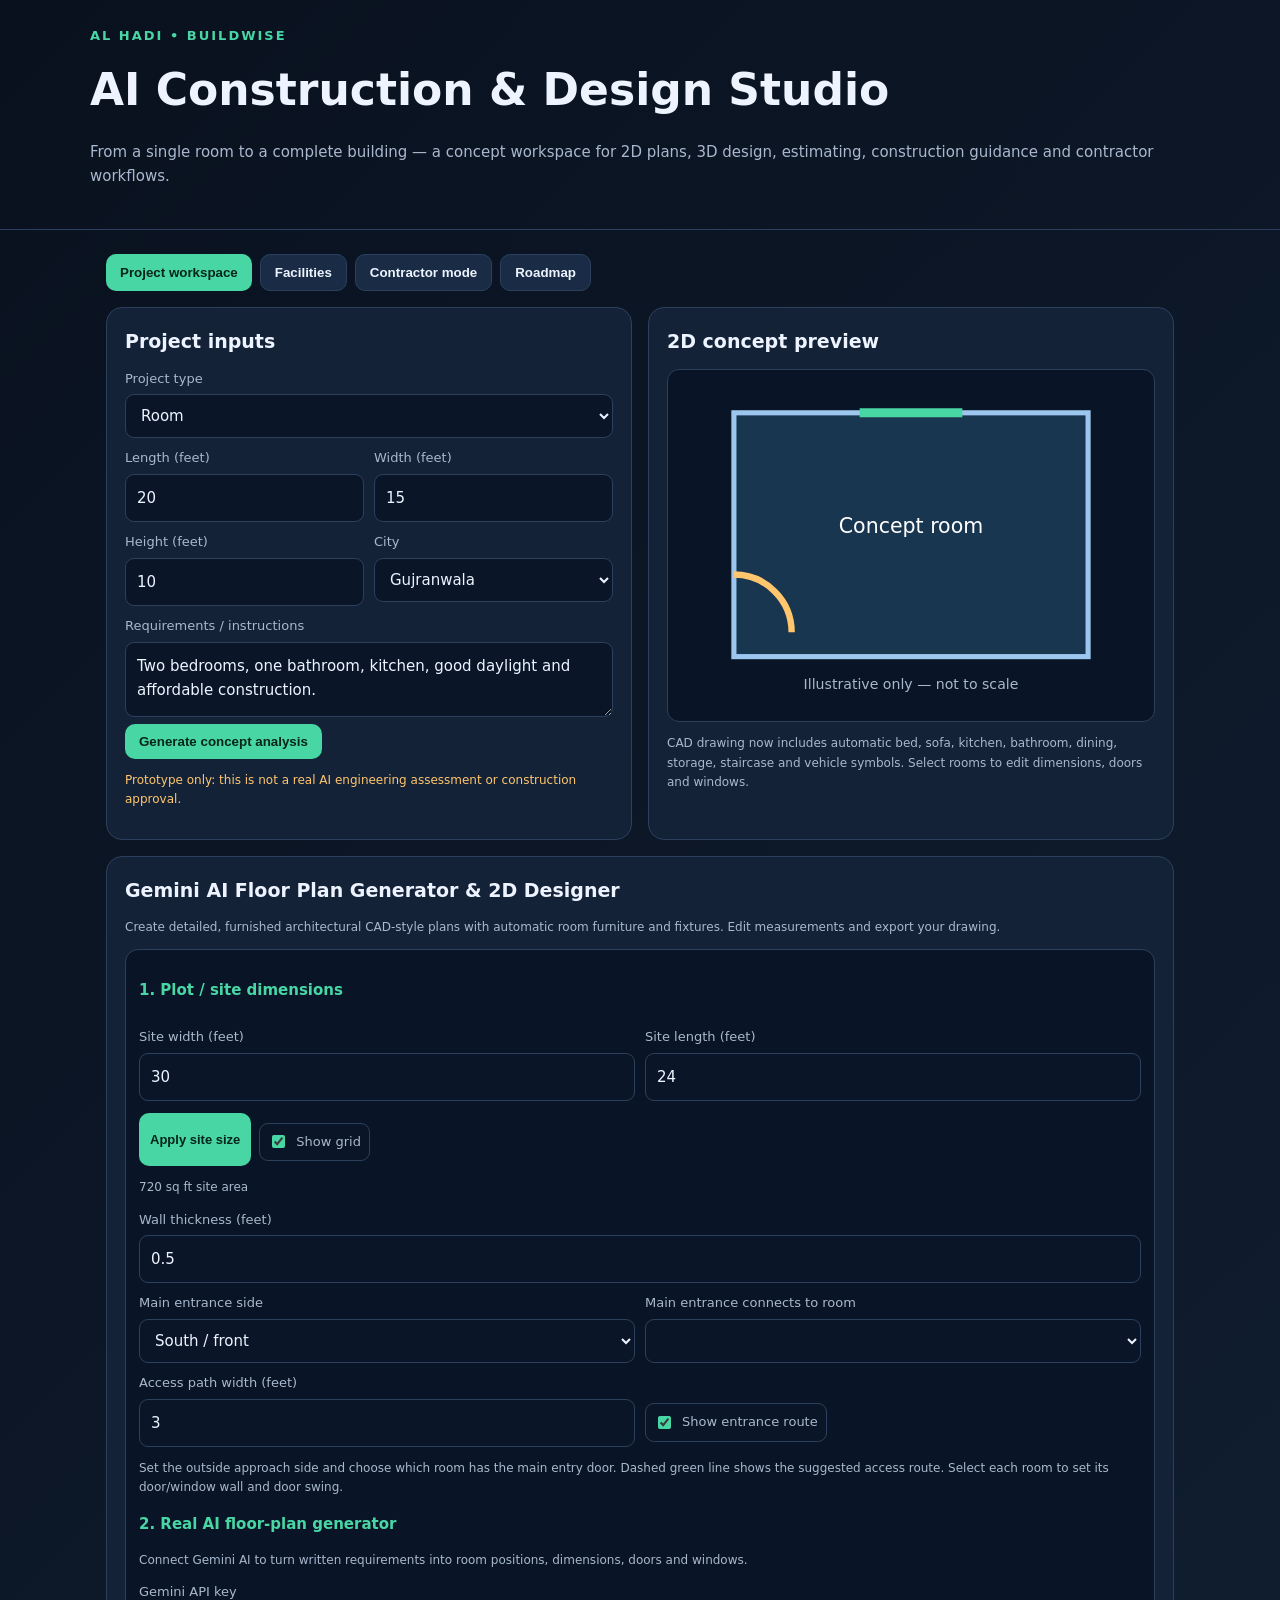
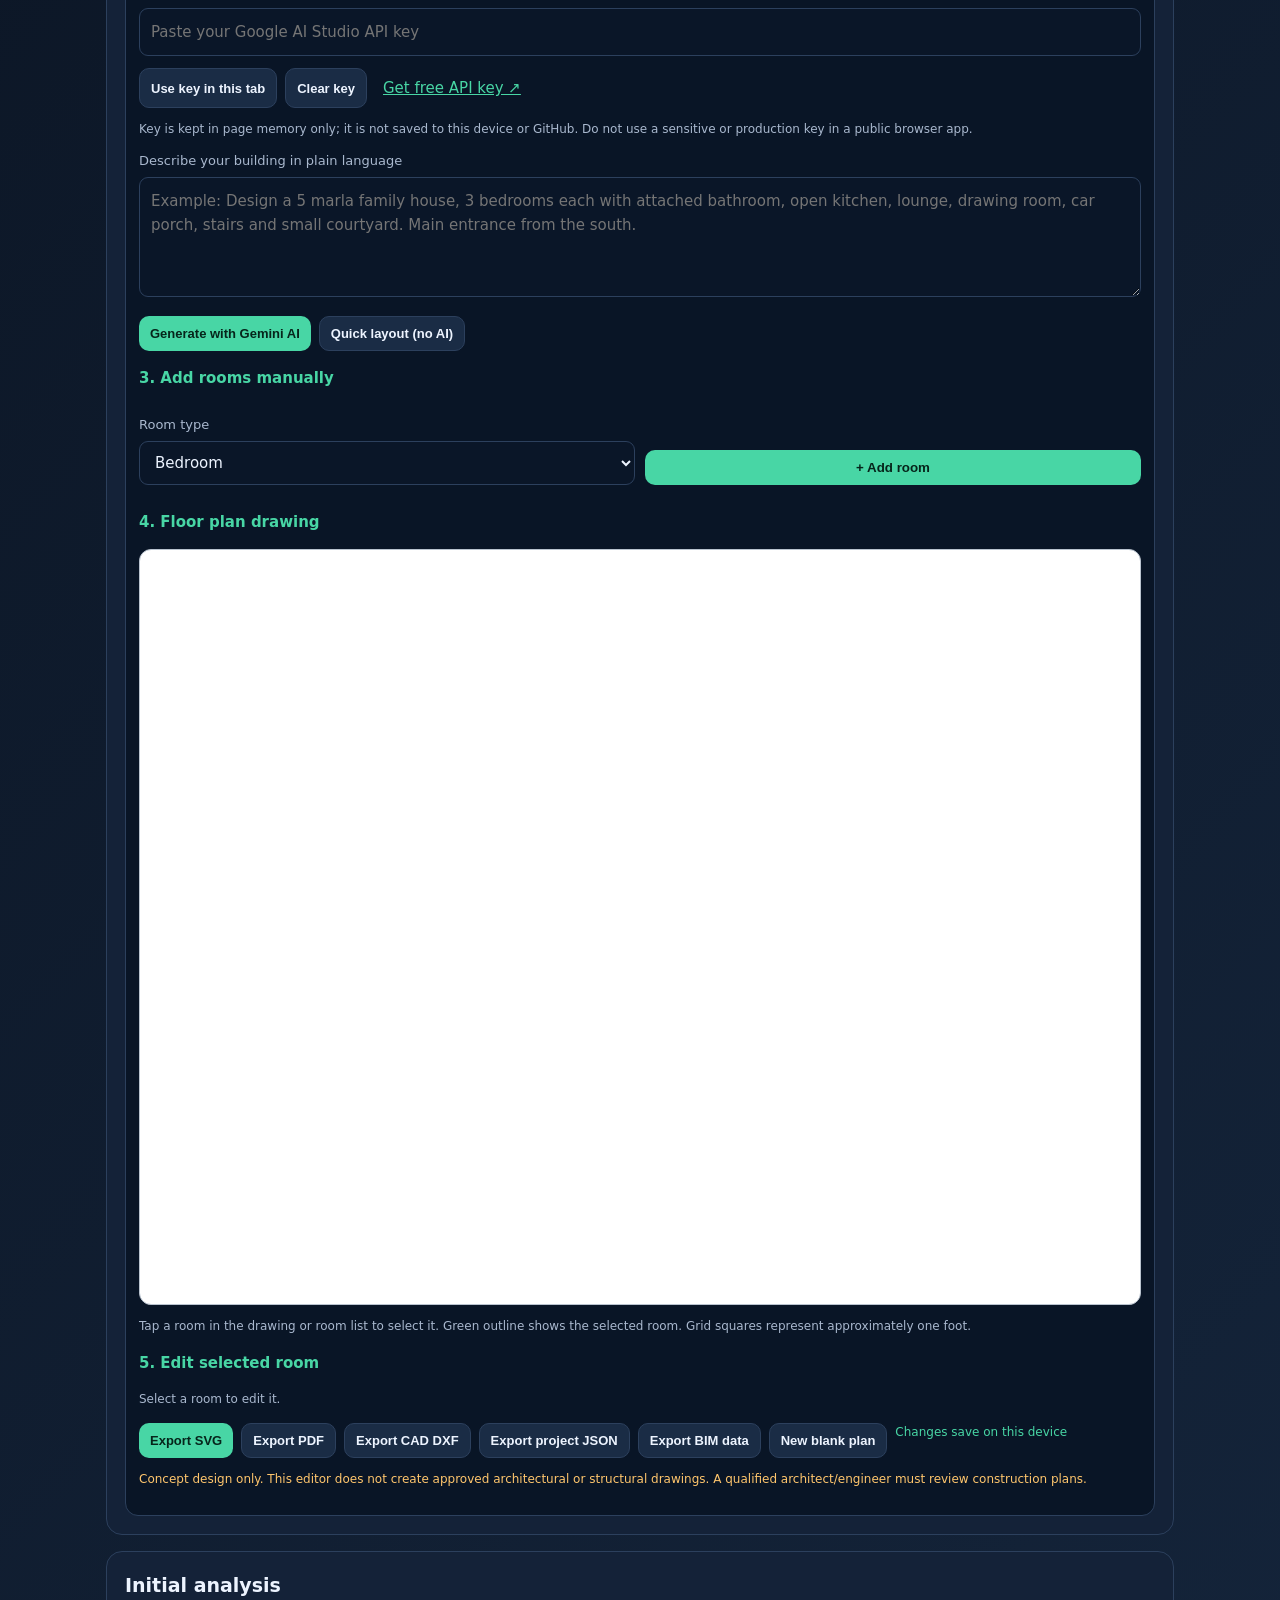
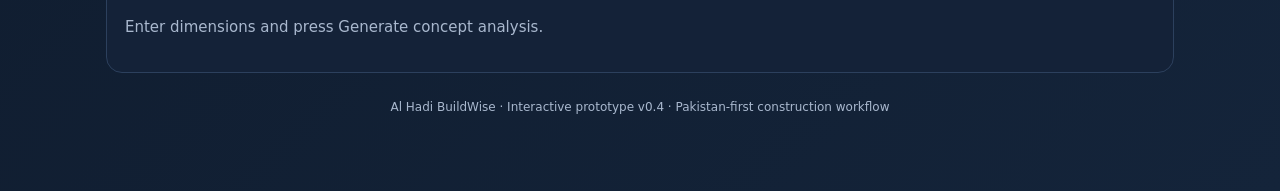
==== commit 2d1b3d9c: "Add BIM data export control to floor plan editor" ====
--- a/index.html
+++ b/index.html
@@ -78,8 +78,9 @@
     <div class="fp-toolbar">
       <button type="button" class="primary" id="fpExport">Export SVG</button>
       <button type="button" id="fpExportPdf">Export PDF</button>
-      <button type="button" id="fpExportDxf">Export advanced DXF</button>
+      <button type="button" id="fpExportDxf">Export CAD DXF</button>
       <button type="button" id="fpExportJson">Export project JSON</button>
+      <button type="button" id="fpExportBim">Export BIM data</button>
       <button type="button" id="fpReset">New blank plan</button>
       <span id="fpStatus">Changes save on this device</span>
     </div>
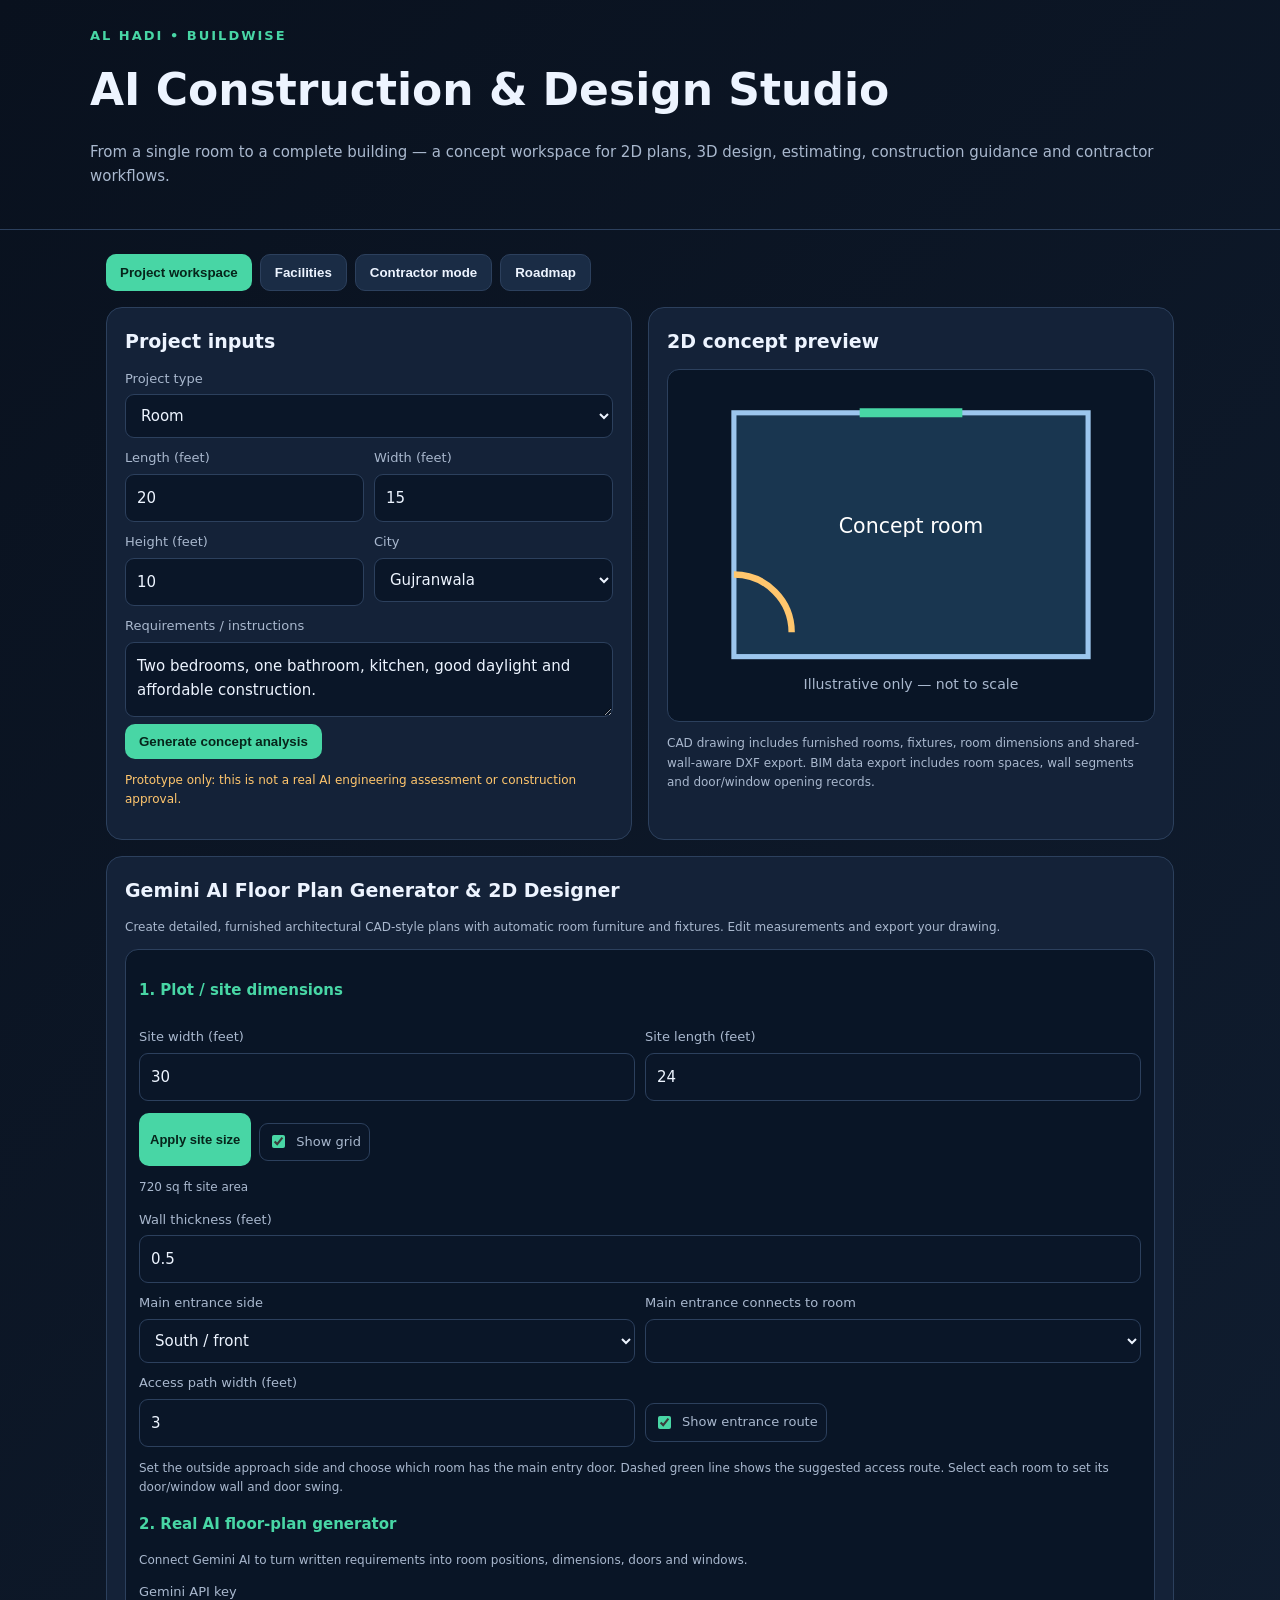
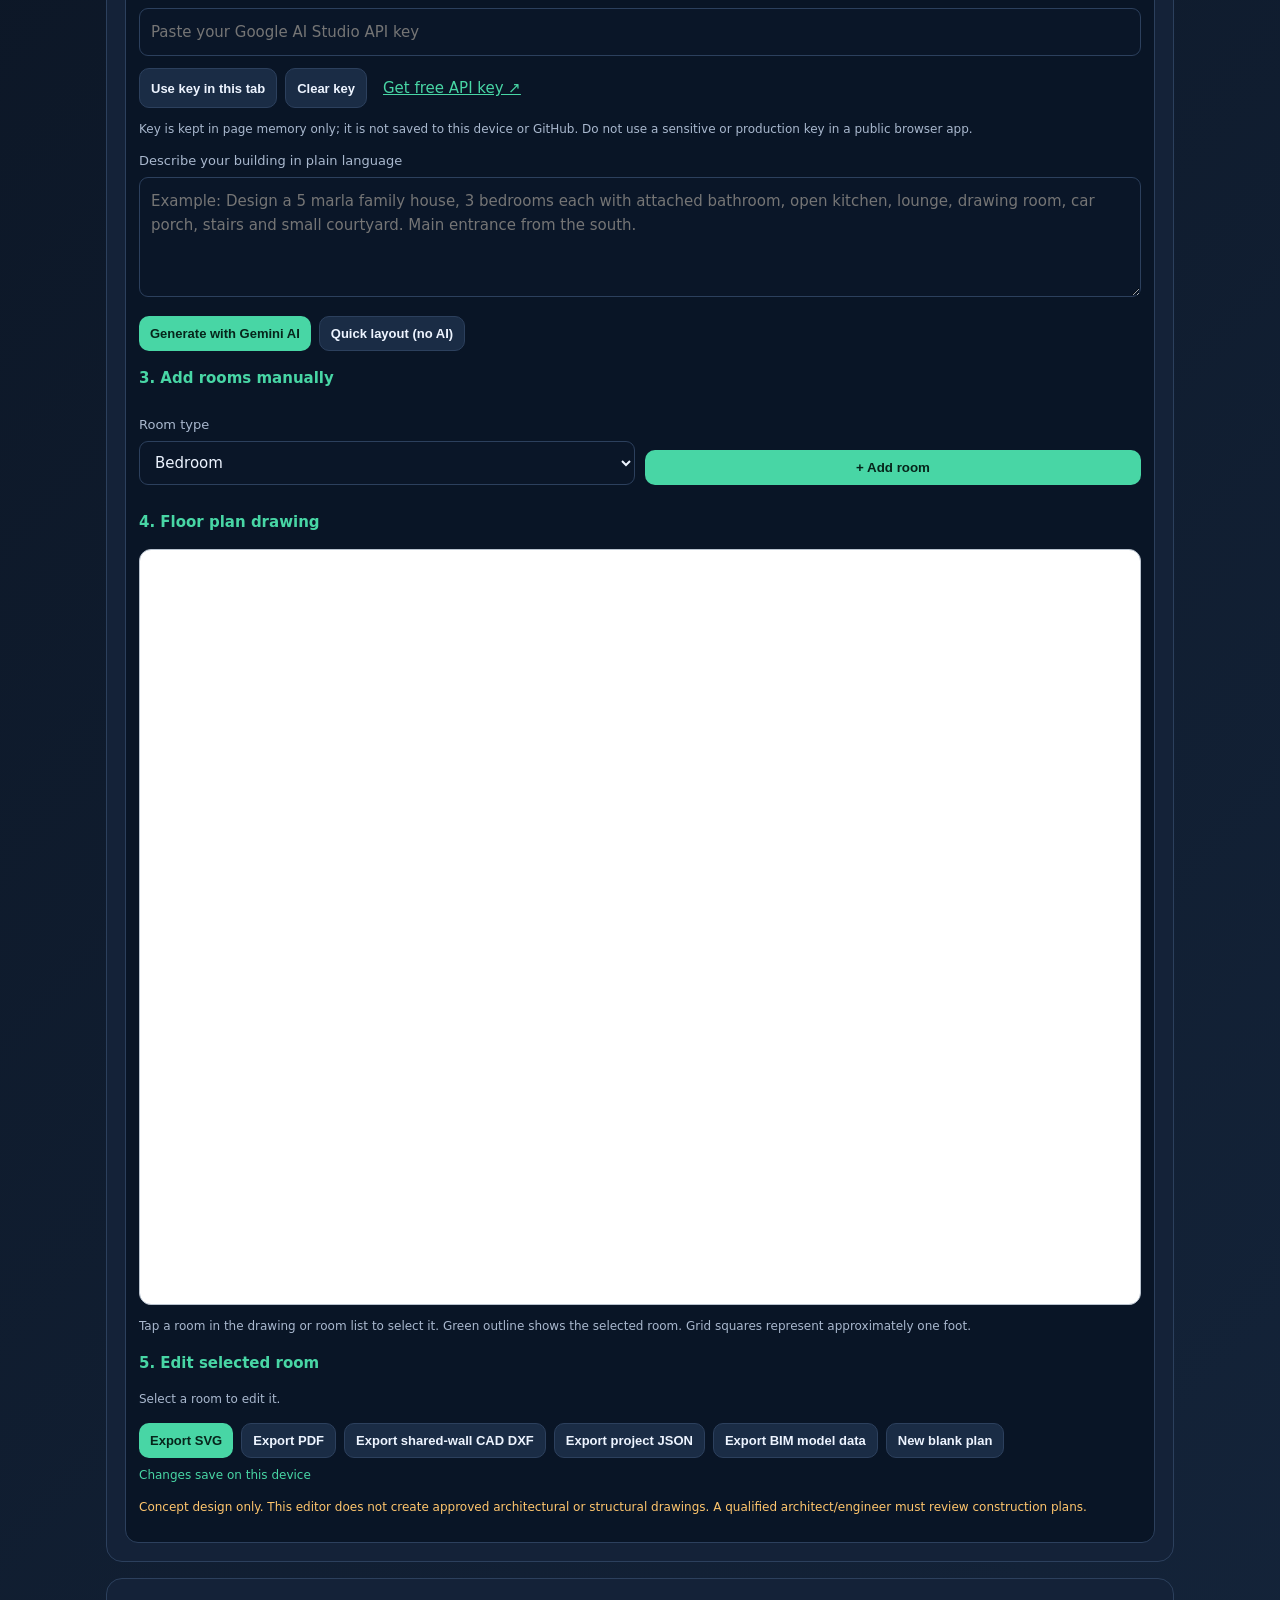
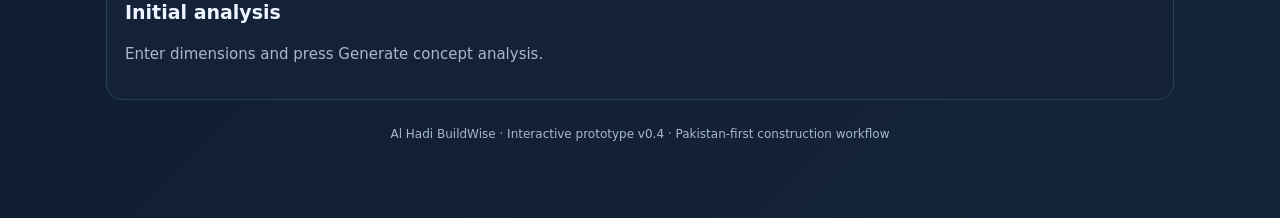
==== commit e183067b: "Clarify shared-wall CAD and BIM export controls" ====
--- a/index.html
+++ b/index.html
@@ -26,7 +26,7 @@
 <header><div class="brand">AL HADI • BUILDWISE</div><h1>AI Construction & Design Studio</h1><p class="muted">From a single room to a complete building — a concept workspace for 2D plans, 3D design, estimating, construction guidance and contractor workflows.</p></header>
 <main><nav class="tabs"><button class="active" onclick="tab('workspace',this)">Project workspace</button><button onclick="tab('features',this)">Facilities</button><button onclick="tab('contractor',this)">Contractor mode</button><button onclick="tab('roadmap',this)">Roadmap</button></nav>
 <section id="workspace"><div class="grid"><div class="card"><h2>Project inputs</h2><label>Project type</label><select id="kind"><option>Room</option><option>Shop</option><option>House</option><option>Office</option><option>Commercial building</option></select><div class="row"><div><label>Length (feet)</label><input id="l" type="number" min="1" value="20"></div><div><label>Width (feet)</label><input id="w" type="number" min="1" value="15"></div></div><div class="row"><div><label>Height (feet)</label><input id="h" type="number" min="1" value="10"></div><div><label>City</label><select id="city"><option>Gujranwala</option><option>Sialkot</option><option>Lahore</option><option>Islamabad</option><option>Karachi</option><option>Other Pakistan city</option></select></div></div><label>Requirements / instructions</label><textarea id="needs">Two bedrooms, one bathroom, kitchen, good daylight and affordable construction.</textarea><button class="primary" id="analyseBtn" type="button">Generate concept analysis</button><p class="notice">Prototype only: this is not a real AI engineering assessment or construction approval.</p></div>
-<div class="card"><h2>2D concept preview</h2><div class="plan"><svg viewBox="0 0 360 250"><rect x="42" y="24" width="276" height="190" fill="#193650" stroke="#9cc6ed" stroke-width="4"/><path d="M42 150 A45 45 0 0 1 87 195" fill="none" stroke="#ffc66d" stroke-width="5"/><path d="M140 24 H220" stroke="#48d6a5" stroke-width="7"/><text x="180" y="118" fill="white" text-anchor="middle" font-size="16">Concept room</text><text x="180" y="239" fill="#a9b8ce" text-anchor="middle" font-size="11">Illustrative only — not to scale</text></svg></div><p class="muted small">CAD drawing now includes automatic bed, sofa, kitchen, bathroom, dining, storage, staircase and vehicle symbols. Select rooms to edit dimensions, doors and windows.</p></div></div>
+<div class="card"><h2>2D concept preview</h2><div class="plan"><svg viewBox="0 0 360 250"><rect x="42" y="24" width="276" height="190" fill="#193650" stroke="#9cc6ed" stroke-width="4"/><path d="M42 150 A45 45 0 0 1 87 195" fill="none" stroke="#ffc66d" stroke-width="5"/><path d="M140 24 H220" stroke="#48d6a5" stroke-width="7"/><text x="180" y="118" fill="white" text-anchor="middle" font-size="16">Concept room</text><text x="180" y="239" fill="#a9b8ce" text-anchor="middle" font-size="11">Illustrative only — not to scale</text></svg></div><p class="muted small">CAD drawing includes furnished rooms, fixtures, room dimensions and shared-wall-aware DXF export. BIM data export includes room spaces, wall segments and door/window opening records.</p></div></div>
 
 <div class="card" id="floorplanEditor">
   <h2>Gemini AI Floor Plan Generator & 2D Designer</h2>
@@ -78,9 +78,9 @@
     <div class="fp-toolbar">
       <button type="button" class="primary" id="fpExport">Export SVG</button>
       <button type="button" id="fpExportPdf">Export PDF</button>
-      <button type="button" id="fpExportDxf">Export CAD DXF</button>
+      <button type="button" id="fpExportDxf">Export shared-wall CAD DXF</button>
       <button type="button" id="fpExportJson">Export project JSON</button>
-      <button type="button" id="fpExportBim">Export BIM data</button>
+      <button type="button" id="fpExportBim">Export BIM model data</button>
       <button type="button" id="fpReset">New blank plan</button>
       <span id="fpStatus">Changes save on this device</span>
     </div>
